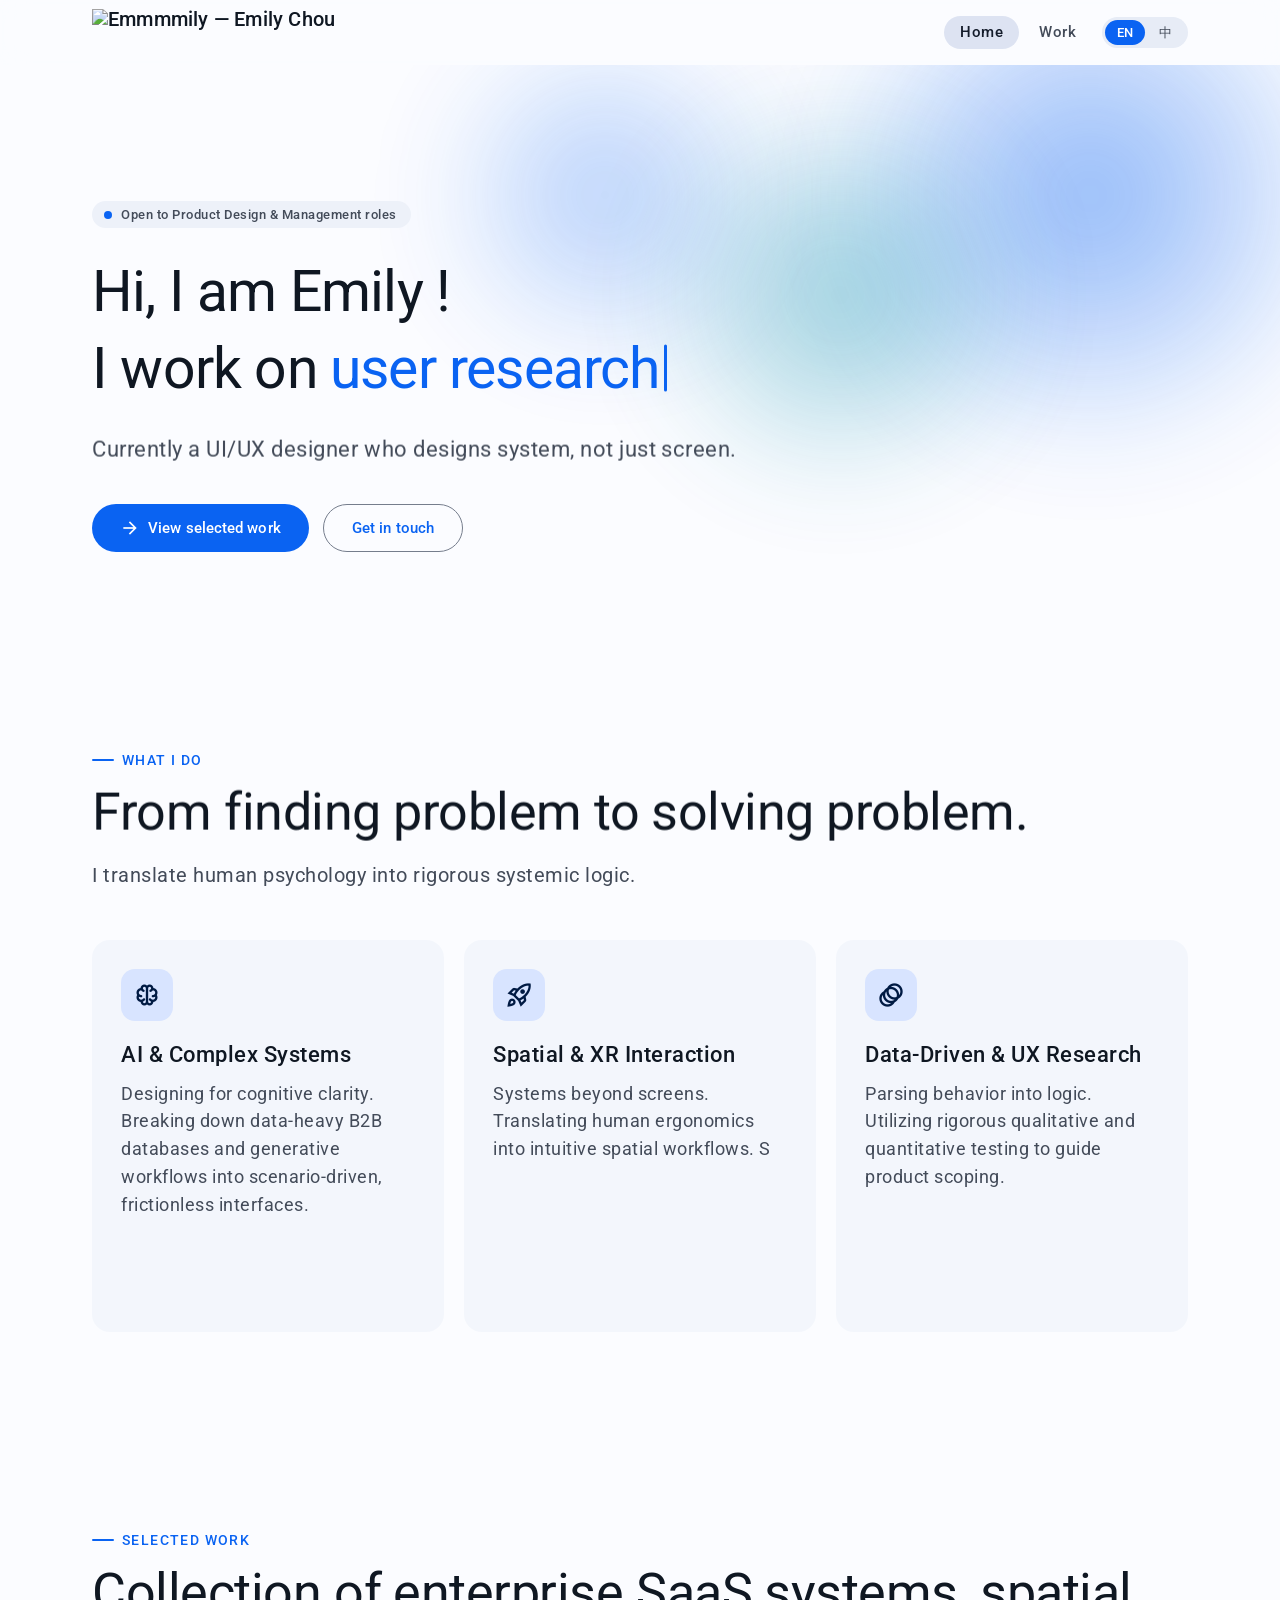
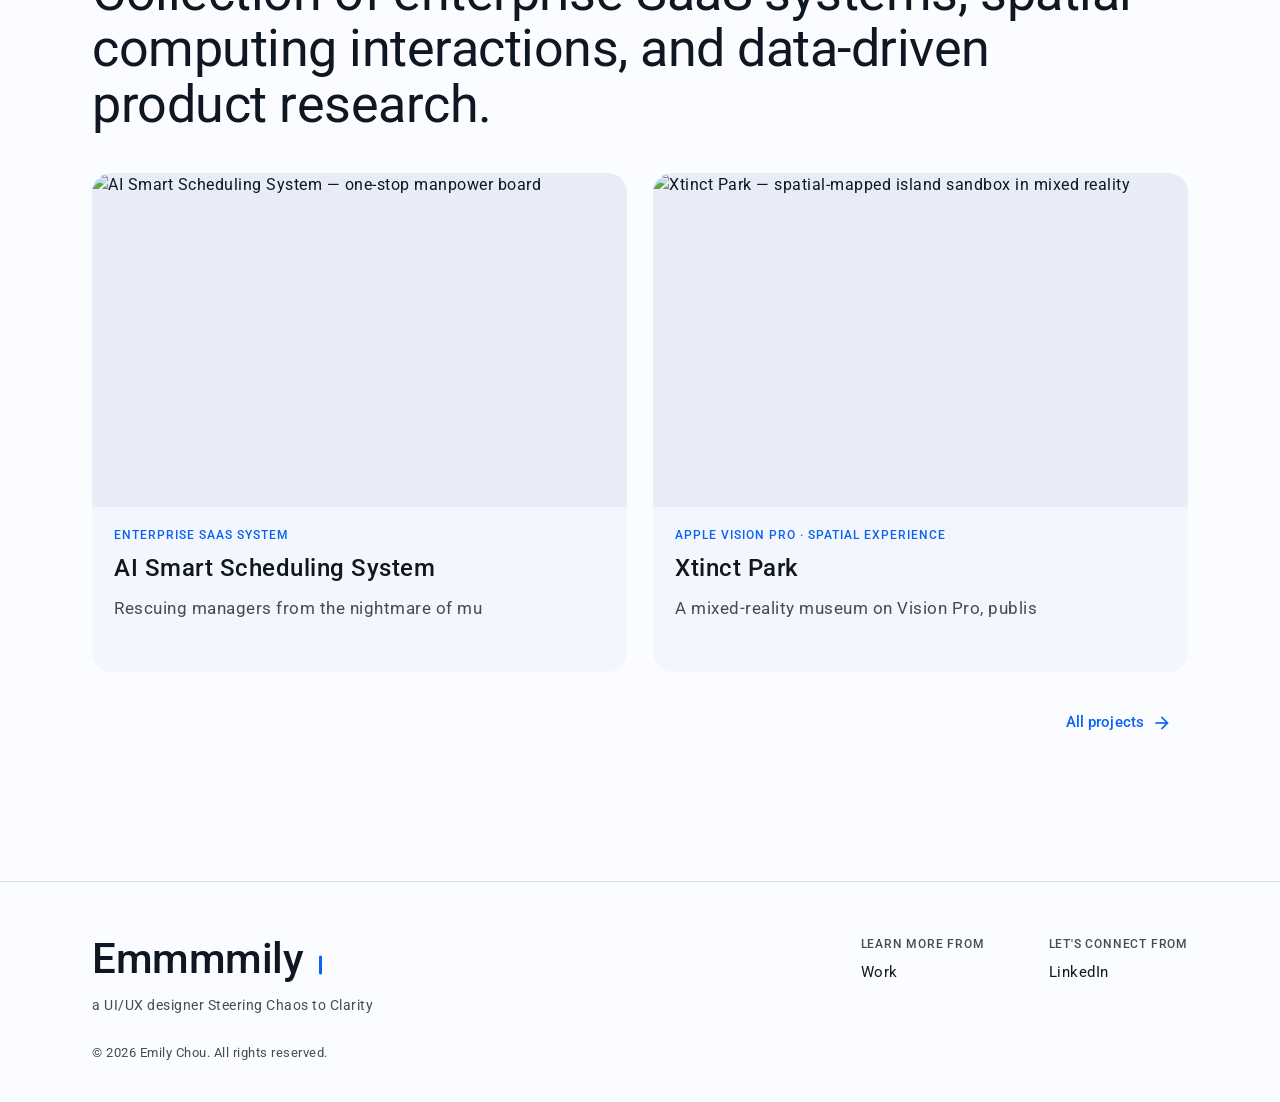
==== index.html @ 651150d6 "Add files via upload" ====
<!DOCTYPE html>
<html lang="en">
<head>
<meta charset="utf-8" />
<meta name="viewport" content="width=device-width, initial-scale=1" />
<title>FYC | Portfolio</title>
<link rel="stylesheet" href="colors_and_type.css" />
<link rel="stylesheet" href="palette-2026.css" />
<link rel="stylesheet" href="portfolio.css" />
<link rel="stylesheet" href="transitions.css" />
</head>
<body data-hero="split">

<div class="page-veil" id="page-veil" aria-hidden="true">
  <div class="veil__inner">
    <div class="veil__eq" aria-hidden="true"><span></span><span></span><span></span><span></span><span></span></div>
    <p class="veil__factnum" id="veil-factnum"></p>
    <p class="veil__fact" id="veil-fact"></p>
  </div>
</div>
<div class="scroll-progress"></div>

<!-- ===================== NAV ===================== -->
<header class="nav">
  <div class="nav__inner">
    <a class="brand" href="index.html">
      <img class="brand__logo" src="assets/emily-mark.png" alt="Emmmmily — Emily Chou" />
    </a>
    <button class="nav__menu-btn" aria-label="Menu"><span class="material-symbols-outlined">menu</span></button>
    <nav class="nav__links">
      <a class="nav__link is-active" href="index.html"><span data-lang-en>Home</span><span data-lang-zh>首頁</span></a>
      <a class="nav__link" href="work.html"><span data-lang-en>Work</span><span data-lang-zh>作品</span></a>
      
      <span class="lang" role="group" aria-label="Language">
        <button data-lang="en">EN</button>
        <button data-lang="zh">中</button>
      </span>
    </nav>
  </div>
</header>

<main>
  <!-- ===================== HERO ===================== -->
  <section class="hero">
    <div class="hero__glow" id="hero-glow" aria-hidden="true">
      <span class="blob blob--1"><span class="blob__core"></span></span>
      <span class="blob blob--2"><span class="blob__core"></span></span>
      <span class="blob blob--3"><span class="blob__core"></span></span>
    </div>
    <div class="wrap section">
      <div class="hero__inner">
        <div class="hero__row">
        <div class="hero__copy">
          <span class="hero__avail reveal"><span class="dot" style="background-color: rgb(11, 100, 243)"></span><span data-lang-en>Open to Product Design &amp; Management roles</span><span data-lang-zh>開放產品設計與管理職缺</span></span>
          <h1 class="hero__display hero__display--intro reveal" data-delay="1">
            <span data-lang-en style="line-height: 1.35; font-size: 57px">Hi, I am Emily !<br /><span class="nowrap">I work on <span class="rotate" data-rotate='["user research","rapid prototyping","vibe coding","interactive design","spatial experiences design","system design","AR / VR development","information architecture","user testing"]'>user research</span></span></span>
            <span data-lang-zh>嗨！我是周芳伃。<br /><span class="nowrap">我專注於 <span class="rotate" data-rotate='["用戶研究","快速迭代原型","AI協作編程","互動設計","空間體驗設計","系統設計","AR / VR 開發","系統架構","用戶測試"]'>用戶研究</span></span></span>
          </h1>
          <p class="hero__sub" data-text-reveal data-delay="2">
            <span data-lang-en>Currently a UI/UX designer who designs system, not just screen.</span>
            <span data-lang-zh>目前是一名 UI/UX 設計師，不只設計介面，更在於建造系統（老闆稱我為建築師 ᕦ(ò_óˇ)ᕤ 🚧）</span>
          </p>
          <div class="hero__cta reveal" data-delay="3">
            <a class="btn btn--filled" href="work.html"><span class="material-symbols-outlined">arrow_forward</span><span data-lang-en>View selected work</span><span data-lang-zh>查看作品</span></a>
            <a class="btn btn--outlined" href="https://www.linkedin.com/in/emmmmily" target="_blank" rel="noopener"><span data-lang-en>Get in touch</span><span data-lang-zh>與我聯繫</span></a>
          </div>
        </div>
        </div>
      </div>
    </div>
  </section>

  <!-- ===================== STATS ===================== -->
  <!-- ===================== CAPABILITIES ===================== -->
  <section class="wrap section" id="about">
    <p class="eyebrow reveal"><span data-lang-en>What I do</span><span data-lang-zh>我專注於</span></p>
    <h2 class="section-title" data-text-reveal data-delay="1">
      <span data-lang-en>From finding problem to solving problem.</span>
      <span data-lang-zh>從發現問題到解決問題。</span>
    </h2>
    <p class="section-lead reveal" data-delay="1" style="margin-bottom:48px">
      <span data-lang-en>I translate human psychology into rigorous systemic logic.</span>
      <span data-lang-zh>我把人性心理，轉化為嚴謹的系統邏輯。</span>
    </p>
    <div class="feature-grid">
      <article class="feature reveal">
        <div class="feature__ico"><span class="material-symbols-outlined">neurology</span></div>
        <h3><span data-lang-en>AI &amp; Complex Systems</span><span data-lang-zh>AI 與複雜系統</span></h3>
        <p><span data-lang-en>Designing for cognitive clarity. Breaking down data-heavy B2B databases and generative workflows into scenario-driven, frictionless interfaces.</span><span data-lang-zh>為認知清晰而設計。將數據密集的 B2B 資料庫與生成式工作流，轉化為場景驅動、零阻力的介面。</span></p>
      </article>
      <article class="feature reveal" data-delay="1">
        <div class="feature__ico"><span class="material-symbols-outlined">rocket_launch</span></div>
        <h3><span data-lang-en>Spatial &amp; XR Interaction</span><span data-lang-zh>空間與 XR 互動</span></h3>
        <p><span data-lang-en>Systems beyond screens. Translating human ergonomics into intuitive spatial workflows. Specialist in architecting multi-dimensional and interactive experiences for Apple Vision Pro and Meta Quest.</span><span data-lang-zh>超越螢幕的系統設計。將人因工程轉化為直覺的空間工作流。為 Apple Vision Pro 與 Meta Quest 架構多維度人機互動體驗。</span></p>
      </article>
      <article class="feature reveal" data-delay="2">
        <div class="feature__ico"><span class="material-symbols-outlined">animation</span></div>
        <h3><span data-lang-en>Data-Driven &amp; UX Research</span><span data-lang-zh>數據驅動的體驗設計</span></h3>
        <p><span data-lang-en>Parsing behavior into logic. Utilizing rigorous qualitative and quantitative testing to guide product scoping.</span><span data-lang-zh>將行為解析為邏輯。利用嚴密的質性與量化測試，引導產品範疇收斂。</span></p>
      </article>
    </div>
  </section>

  <!-- ===================== SELECTED WORK PREVIEW ===================== -->
  <section class="wrap section" id="work-preview">
    <div style="margin-bottom:40px">
      <p class="eyebrow reveal"><span data-lang-en>Selected work</span><span data-lang-zh>精選作品</span></p>
      <h2 class="section-title" data-text-reveal data-delay="1" style="margin:0">
        <span data-lang-en><span class="text-long">Collection of enterprise SaaS systems, spatial computing interactions, and data-driven product research.</span><span class="text-short">Enterprise system, spatial experiences, and research design.</span></span>
        <span data-lang-zh>涵蓋企業 SaaS 系統、空間運算互動與數據驅動的產品研究</span>
      </h2>
    </div>
    <div class="work-grid">
      <a class="work-card reveal reveal--left" href="case-scheduling.html">
        <div class="work-card__media">
          <img class="work-card__cover" src="assets/sched-populated.jpg" alt="AI Smart Scheduling System — one-stop manpower board" loading="lazy" />
          <div class="work-card__overlay"><span class="work-card__open"><span data-lang-en>Open case study</span><span data-lang-zh>查看作品</span><span class="material-symbols-outlined">north_east</span></span></div>
        </div>
        <div class="work-card__body">
          <span class="work-card__cat">enterprise SaaS system</span>
          <h3 class="work-card__title"><span data-lang-en>AI Smart Scheduling System</span><span data-lang-zh>AI 智慧排程系統</span></h3>
          <p class="work-card__desc"><span data-lang-en>Rescuing managers from the nightmare of multi-tab Excel hell.</span><span data-lang-zh>將主管從多分頁的 Excel 地獄噩夢中解救出來。</span></p>
        </div>
      </a>
      <a class="work-card reveal reveal--right" data-delay="1" href="case-xtinct.html">
        <div class="work-card__media">
          <img class="work-card__cover" src="assets/xp-card.png" alt="Xtinct Park — spatial-mapped island sandbox in mixed reality" loading="lazy" />
          <div class="work-card__overlay"><span class="work-card__open"><span data-lang-en>Open case study</span><span data-lang-zh>查看作品</span><span class="material-symbols-outlined">north_east</span></span></div>
        </div>
        <div class="work-card__body">
          <span class="work-card__cat"><span data-lang-en>Apple Vision Pro · Spatial Experience</span><span data-lang-zh>Apple Vision Pro · 空間體驗</span></span>
          <h3 class="work-card__title">Xtinct Park</h3>
          <p class="work-card__desc"><span data-lang-en>A mixed-reality museum on Vision Pro, published at IEEE GEM 2025.</span><span data-lang-zh>Vision Pro 上的混合實境博物館，研究論文發表於 IEEE GEM 2025。</span></p>
        </div>
      </a>
    </div>
    <div class="work-preview__footer">
      <a class="btn btn--text reveal" data-delay="1" href="work.html"><span data-lang-en>All projects</span><span data-lang-zh>全部專案</span><span class="material-symbols-outlined">arrow_forward</span></a>
    </div>
  </section>

  <!-- ===================== CTA BAND ===================== -->
</main>

<!-- ===================== FOOTER ===================== -->
<footer class="footer">
  <div class="wrap footer__inner">
    <div class="footer__brand">
      <a class="brand footer__wordmark" href="index.html" aria-label="Emmmmily — Emily Chou"><span class="type" data-type-text="Emmmmily" data-type-list='["Emmmmily","Fang Yu Chou","周芳伃","Emily Chou"]'>Emmmmily</span><span class="type-caret" aria-hidden="true"></span></a>
      <p><span data-lang-en>a UI/UX designer Steering Chaos to Clarity</span><span data-lang-zh>把模糊變具體的 UI/UX 設計師</span></p>
    </div>
    <div class="footer__cols">
      <div class="footer__col">
        <h5><span data-lang-en>Learn More From</span><span data-lang-zh>我想了解更多</span></h5>
        <a href="work.html"><span data-lang-en>Work</span><span data-lang-zh>作品</span></a>
        
      </div>
      <div class="footer__col">
        <h5><span data-lang-en>Let's Connect From</span><span data-lang-zh>我想聯繫</span></h5>
        <a href="https://www.linkedin.com/in/emmmmily" target="_blank" rel="noopener">LinkedIn</a>
        
      </div>
    </div>
  </div>
  <div class="wrap footer__bottom">
    <span>© <span data-year></span> Emily Chou. <span data-lang-en>All rights reserved.</span><span data-lang-zh>版權所有。</span></span>
  </div>
</footer>

<!-- ===================== TWEAKS ===================== -->
<div id="tweak-root"></div>

<script src="https://unpkg.com/react@18.3.1/umd/react.development.js" integrity="sha384-hD6/rw4ppMLGNu3tX5cjIb+uRZ7UkRJ6BPkLpg4hAu/6onKUg4lLsHAs9EBPT82L" crossorigin="anonymous"></script>
<script src="https://unpkg.com/react-dom@18.3.1/umd/react-dom.development.js" integrity="sha384-u6aeetuaXnQ38mYT8rp6sbXaQe3NL9t+IBXmnYxwkUI2Hw4bsp2Wvmx4yRQF1uAm" crossorigin="anonymous"></script>
<script src="https://unpkg.com/@babel/standalone@7.29.0/babel.min.js" integrity="sha384-m08KidiNqLdpJqLq95G/LEi8Qvjl/xUYll3QILypMoQ65QorJ9Lvtp2RXYGBFj1y" crossorigin="anonymous"></script>
<script src="image-slot.js"></script>
<script src="accent.js"></script>
<script type="text/babel" src="tweaks-panel.jsx"></script>
<script type="text/babel">
  const HOME_DEFAULTS = /*EDITMODE-BEGIN*/{
    "hero": "split",
    "accent": "#0A63F2"
  }/*EDITMODE-END*/;
  function HomeTweaks() {
    const [t, setTweak] = useTweaks(HOME_DEFAULTS);
    React.useEffect(() => { document.body.dataset.hero = t.hero; }, [t.hero]);
    React.useEffect(() => { window.applyAccent(t.accent); }, [t.accent]);
    return (
      <TweaksPanel title="Tweaks">
        <TweakSection label="Hero layout" />
        <TweakRadio label="Style" value={t.hero}
          options={['split', 'centered', 'editorial']}
          onChange={(v) => setTweak('hero', v)} />
        <TweakSection label="Theme" />
        <TweakColor label="Accent" value={t.accent}
          options={['#0A63F2', '#008BAA', '#6A3DE8']}
          onChange={(v) => setTweak('accent', v)} />
      </TweaksPanel>
    );
  }
  ReactDOM.createRoot(document.getElementById('tweak-root')).render(<HomeTweaks />);
</script>
<script src="transitions.js"></script>
<script src="portfolio.js"></script>
</body>
</html>
---- colors_and_type.css ----
/* ============================================================================
   Material 3 Design System — Color & Type Foundations
   Source: material-components/material-web (tokens v0.192, baseline scheme)
   https://github.com/material-components/material-web

   This file exposes the Material 3 token system as CSS custom properties:
     1. Reference palette (md-ref-palette-*)  — raw tonal hex values
     2. System colors (md-sys-color-*)         — semantic roles, light + dark
     3. Type scale (md-sys-typescale-*)         — discrete font props
     4. Shape, elevation, state, motion         — supporting systems
     5. Convenience aliases (--fg1, --h1, …)    — for quick authoring
   ============================================================================ */

/* ---- Fonts: Roboto (brand + plain) and Material Symbols (icons) ----------- */
@import url('https://fonts.googleapis.com/css2?family=Roboto:ital,wght@0,400;0,500;0,700;1,400&family=Roboto+Mono:wght@400;500&display=swap');
@import url('https://fonts.googleapis.com/css2?family=Material+Symbols+Outlined:opsz,wght,FILL,GRAD@20..48,100..700,0..1,-50..200&display=swap');

/* ===========================================================================
   1. REFERENCE PALETTE — the raw tonal scales (baseline / purple seed)
   =========================================================================== */
:root {
  /* Primary (key color) — blue seed */
  --md-ref-palette-primary0:   #000000;
  --md-ref-palette-primary10:  #001b3e;
  --md-ref-palette-primary20:  #002f65;
  --md-ref-palette-primary30:  #294777;
  --md-ref-palette-primary40:  #415f91; /* baseline primary (blue) */
  --md-ref-palette-primary50:  #5a78ab;
  --md-ref-palette-primary60:  #7492c7;
  --md-ref-palette-primary70:  #8face3;
  --md-ref-palette-primary80:  #aac7ff;
  --md-ref-palette-primary90:  #d6e3ff;
  --md-ref-palette-primary95:  #edf0ff;
  --md-ref-palette-primary99:  #fefbff;
  --md-ref-palette-primary100: #ffffff;

  /* Secondary — blue-grey */
  --md-ref-palette-secondary0:   #000000;
  --md-ref-palette-secondary10:  #131c2b;
  --md-ref-palette-secondary20:  #283141;
  --md-ref-palette-secondary30:  #3e4759;
  --md-ref-palette-secondary40:  #565f71;
  --md-ref-palette-secondary50:  #6e7787;
  --md-ref-palette-secondary60:  #8891a2;
  --md-ref-palette-secondary70:  #a3abbc;
  --md-ref-palette-secondary80:  #bec6dc;
  --md-ref-palette-secondary90:  #dae2f9;
  --md-ref-palette-secondary95:  #edf0ff;
  --md-ref-palette-secondary99:  #fefbff;
  --md-ref-palette-secondary100: #ffffff;

  /* Tertiary — cool teal (harmonizes with blue) */
  --md-ref-palette-tertiary0:   #000000;
  --md-ref-palette-tertiary10:  #001f25;
  --md-ref-palette-tertiary20:  #00363e;
  --md-ref-palette-tertiary30:  #004f58;
  --md-ref-palette-tertiary40:  #006875;
  --md-ref-palette-tertiary50:  #008395;
  --md-ref-palette-tertiary60:  #00a0b4;
  --md-ref-palette-tertiary70:  #36bbd0;
  --md-ref-palette-tertiary80:  #4fd8eb;
  --md-ref-palette-tertiary90:  #97f0ff;
  --md-ref-palette-tertiary95:  #d0f8ff;
  --md-ref-palette-tertiary99:  #f5fdff;
  --md-ref-palette-tertiary100: #ffffff;

  /* Error */
  --md-ref-palette-error0:   #000000;
  --md-ref-palette-error10:  #410e0b;
  --md-ref-palette-error20:  #601410;
  --md-ref-palette-error30:  #8c1d18;
  --md-ref-palette-error40:  #b3261e;
  --md-ref-palette-error50:  #dc362e;
  --md-ref-palette-error60:  #e46962;
  --md-ref-palette-error70:  #ec928e;
  --md-ref-palette-error80:  #f2b8b5;
  --md-ref-palette-error90:  #f9dedc;
  --md-ref-palette-error95:  #fceeee;
  --md-ref-palette-error99:  #fffbf9;
  --md-ref-palette-error100: #ffffff;

  /* Neutral — blue-tinted greys */
  --md-ref-palette-neutral0:   #000000;
  --md-ref-palette-neutral4:   #0c0e13;
  --md-ref-palette-neutral6:   #111318;
  --md-ref-palette-neutral10:  #1a1b20;
  --md-ref-palette-neutral12:  #1e2025;
  --md-ref-palette-neutral17:  #282a2f;
  --md-ref-palette-neutral20:  #2e3035;
  --md-ref-palette-neutral22:  #333439;
  --md-ref-palette-neutral24:  #37393e;
  --md-ref-palette-neutral30:  #43464c;
  --md-ref-palette-neutral40:  #5b5e63;
  --md-ref-palette-neutral50:  #74767c;
  --md-ref-palette-neutral60:  #8e9095;
  --md-ref-palette-neutral70:  #a8aab0;
  --md-ref-palette-neutral80:  #c4c6cc;
  --md-ref-palette-neutral87:  #d9dae1;
  --md-ref-palette-neutral90:  #e0e2e9;
  --md-ref-palette-neutral92:  #e6e8ee;
  --md-ref-palette-neutral94:  #eceef4;
  --md-ref-palette-neutral95:  #f2f3fa;
  --md-ref-palette-neutral96:  #f8f9ff;
  --md-ref-palette-neutral98:  #fbf8ff;
  --md-ref-palette-neutral99:  #fefbff;
  --md-ref-palette-neutral100: #ffffff;

  /* Neutral variant — blue-tinted */
  --md-ref-palette-neutral-variant0:   #000000;
  --md-ref-palette-neutral-variant10:  #181c22;
  --md-ref-palette-neutral-variant20:  #2d3138;
  --md-ref-palette-neutral-variant30:  #44474e;
  --md-ref-palette-neutral-variant40:  #5c5f67;
  --md-ref-palette-neutral-variant50:  #74777f;
  --md-ref-palette-neutral-variant60:  #8e9099;
  --md-ref-palette-neutral-variant70:  #a9abb4;
  --md-ref-palette-neutral-variant80:  #c4c6d0;
  --md-ref-palette-neutral-variant90:  #e0e2ec;
  --md-ref-palette-neutral-variant95:  #eef0fa;
  --md-ref-palette-neutral-variant99:  #fefbff;
  --md-ref-palette-neutral-variant100: #ffffff;
}

/* ===========================================================================
   2. SYSTEM COLORS — semantic roles (LIGHT scheme is the default)
   =========================================================================== */
:root,
.md-light {
  --md-sys-color-primary:                  var(--md-ref-palette-primary40);
  --md-sys-color-on-primary:               var(--md-ref-palette-primary100);
  --md-sys-color-primary-container:        var(--md-ref-palette-primary90);
  --md-sys-color-on-primary-container:     var(--md-ref-palette-primary10);

  --md-sys-color-secondary:                var(--md-ref-palette-secondary40);
  --md-sys-color-on-secondary:             var(--md-ref-palette-secondary100);
  --md-sys-color-secondary-container:      var(--md-ref-palette-secondary90);
  --md-sys-color-on-secondary-container:   var(--md-ref-palette-secondary10);

  --md-sys-color-tertiary:                 var(--md-ref-palette-tertiary40);
  --md-sys-color-on-tertiary:              var(--md-ref-palette-tertiary100);
  --md-sys-color-tertiary-container:       var(--md-ref-palette-tertiary90);
  --md-sys-color-on-tertiary-container:    var(--md-ref-palette-tertiary10);

  --md-sys-color-error:                    var(--md-ref-palette-error40);
  --md-sys-color-on-error:                 var(--md-ref-palette-error100);
  --md-sys-color-error-container:          var(--md-ref-palette-error90);
  --md-sys-color-on-error-container:       var(--md-ref-palette-error10);

  --md-sys-color-background:               var(--md-ref-palette-neutral98);
  --md-sys-color-on-background:            var(--md-ref-palette-neutral10);
  --md-sys-color-surface:                  var(--md-ref-palette-neutral98);
  --md-sys-color-on-surface:               var(--md-ref-palette-neutral10);
  --md-sys-color-surface-variant:          var(--md-ref-palette-neutral-variant90);
  --md-sys-color-on-surface-variant:       var(--md-ref-palette-neutral-variant30);

  --md-sys-color-surface-dim:              var(--md-ref-palette-neutral87);
  --md-sys-color-surface-bright:           var(--md-ref-palette-neutral98);
  --md-sys-color-surface-container-lowest:  var(--md-ref-palette-neutral100);
  --md-sys-color-surface-container-low:     var(--md-ref-palette-neutral96);
  --md-sys-color-surface-container:         var(--md-ref-palette-neutral94);
  --md-sys-color-surface-container-high:    var(--md-ref-palette-neutral92);
  --md-sys-color-surface-container-highest: var(--md-ref-palette-neutral90);

  --md-sys-color-outline:                  var(--md-ref-palette-neutral-variant50);
  --md-sys-color-outline-variant:          var(--md-ref-palette-neutral-variant80);

  --md-sys-color-inverse-surface:          var(--md-ref-palette-neutral20);
  --md-sys-color-inverse-on-surface:       var(--md-ref-palette-neutral95);
  --md-sys-color-inverse-primary:          var(--md-ref-palette-primary80);

  --md-sys-color-shadow:                   var(--md-ref-palette-neutral0);
  --md-sys-color-scrim:                    var(--md-ref-palette-neutral0);
  --md-sys-color-surface-tint:             var(--md-sys-color-primary);
}

/* DARK scheme — apply .md-dark on a container (or <html>) to opt in */
.md-dark {
  --md-sys-color-primary:                  var(--md-ref-palette-primary80);
  --md-sys-color-on-primary:               var(--md-ref-palette-primary20);
  --md-sys-color-primary-container:        var(--md-ref-palette-primary30);
  --md-sys-color-on-primary-container:     var(--md-ref-palette-primary90);

  --md-sys-color-secondary:                var(--md-ref-palette-secondary80);
  --md-sys-color-on-secondary:             var(--md-ref-palette-secondary20);
  --md-sys-color-secondary-container:      var(--md-ref-palette-secondary30);
  --md-sys-color-on-secondary-container:   var(--md-ref-palette-secondary90);

  --md-sys-color-tertiary:                 var(--md-ref-palette-tertiary80);
  --md-sys-color-on-tertiary:              var(--md-ref-palette-tertiary20);
  --md-sys-color-tertiary-container:       var(--md-ref-palette-tertiary30);
  --md-sys-color-on-tertiary-container:    var(--md-ref-palette-tertiary90);

  --md-sys-color-error:                    var(--md-ref-palette-error80);
  --md-sys-color-on-error:                 var(--md-ref-palette-error20);
  --md-sys-color-error-container:          var(--md-ref-palette-error30);
  --md-sys-color-on-error-container:       var(--md-ref-palette-error90);

  --md-sys-color-background:               var(--md-ref-palette-neutral6);
  --md-sys-color-on-background:            var(--md-ref-palette-neutral90);
  --md-sys-color-surface:                  var(--md-ref-palette-neutral6);
  --md-sys-color-on-surface:               var(--md-ref-palette-neutral90);
  --md-sys-color-surface-variant:          var(--md-ref-palette-neutral-variant30);
  --md-sys-color-on-surface-variant:       var(--md-ref-palette-neutral-variant80);

  --md-sys-color-surface-dim:              var(--md-ref-palette-neutral6);
  --md-sys-color-surface-bright:           var(--md-ref-palette-neutral24);
  --md-sys-color-surface-container-lowest:  var(--md-ref-palette-neutral4);
  --md-sys-color-surface-container-low:     var(--md-ref-palette-neutral10);
  --md-sys-color-surface-container:         var(--md-ref-palette-neutral12);
  --md-sys-color-surface-container-high:    var(--md-ref-palette-neutral17);
  --md-sys-color-surface-container-highest: var(--md-ref-palette-neutral22);

  --md-sys-color-outline:                  var(--md-ref-palette-neutral-variant60);
  --md-sys-color-outline-variant:          var(--md-ref-palette-neutral-variant30);

  --md-sys-color-inverse-surface:          var(--md-ref-palette-neutral90);
  --md-sys-color-inverse-on-surface:       var(--md-ref-palette-neutral20);
  --md-sys-color-inverse-primary:          var(--md-ref-palette-primary40);

  --md-sys-color-shadow:                   var(--md-ref-palette-neutral0);
  --md-sys-color-scrim:                    var(--md-ref-palette-neutral0);
  --md-sys-color-surface-tint:             var(--md-sys-color-primary);
}

/* ===========================================================================
   3. TYPE SCALE — discrete properties (font / size / line-height / weight /
      tracking). Brand role = Roboto (display/headline/title); Plain = Roboto.
   =========================================================================== */
:root {
  --md-ref-typeface-brand: 'Roboto', system-ui, sans-serif;
  --md-ref-typeface-plain: 'Roboto', system-ui, sans-serif;
  --md-ref-typeface-weight-regular: 400;
  --md-ref-typeface-weight-medium:  500;
  --md-ref-typeface-weight-bold:    700;

  /* Display */
  --md-sys-typescale-display-large-font: var(--md-ref-typeface-brand);
  --md-sys-typescale-display-large-size: 57px;
  --md-sys-typescale-display-large-line-height: 64px;
  --md-sys-typescale-display-large-weight: 400;
  --md-sys-typescale-display-large-tracking: -0.25px;

  --md-sys-typescale-display-medium-font: var(--md-ref-typeface-brand);
  --md-sys-typescale-display-medium-size: 45px;
  --md-sys-typescale-display-medium-line-height: 52px;
  --md-sys-typescale-display-medium-weight: 400;
  --md-sys-typescale-display-medium-tracking: 0px;

  --md-sys-typescale-display-small-font: var(--md-ref-typeface-brand);
  --md-sys-typescale-display-small-size: 36px;
  --md-sys-typescale-display-small-line-height: 44px;
  --md-sys-typescale-display-small-weight: 400;
  --md-sys-typescale-display-small-tracking: 0px;

  /* Headline */
  --md-sys-typescale-headline-large-font: var(--md-ref-typeface-brand);
  --md-sys-typescale-headline-large-size: 32px;
  --md-sys-typescale-headline-large-line-height: 40px;
  --md-sys-typescale-headline-large-weight: 400;
  --md-sys-typescale-headline-large-tracking: 0px;

  --md-sys-typescale-headline-medium-font: var(--md-ref-typeface-brand);
  --md-sys-typescale-headline-medium-size: 28px;
  --md-sys-typescale-headline-medium-line-height: 36px;
  --md-sys-typescale-headline-medium-weight: 400;
  --md-sys-typescale-headline-medium-tracking: 0px;

  --md-sys-typescale-headline-small-font: var(--md-ref-typeface-brand);
  --md-sys-typescale-headline-small-size: 24px;
  --md-sys-typescale-headline-small-line-height: 32px;
  --md-sys-typescale-headline-small-weight: 400;
  --md-sys-typescale-headline-small-tracking: 0px;

  /* Title */
  --md-sys-typescale-title-large-font: var(--md-ref-typeface-brand);
  --md-sys-typescale-title-large-size: 22px;
  --md-sys-typescale-title-large-line-height: 28px;
  --md-sys-typescale-title-large-weight: 400;
  --md-sys-typescale-title-large-tracking: 0px;

  --md-sys-typescale-title-medium-font: var(--md-ref-typeface-plain);
  --md-sys-typescale-title-medium-size: 16px;
  --md-sys-typescale-title-medium-line-height: 24px;
  --md-sys-typescale-title-medium-weight: 500;
  --md-sys-typescale-title-medium-tracking: 0.15px;

  --md-sys-typescale-title-small-font: var(--md-ref-typeface-plain);
  --md-sys-typescale-title-small-size: 14px;
  --md-sys-typescale-title-small-line-height: 20px;
  --md-sys-typescale-title-small-weight: 500;
  --md-sys-typescale-title-small-tracking: 0.1px;

  /* Body */
  --md-sys-typescale-body-large-font: var(--md-ref-typeface-plain);
  --md-sys-typescale-body-large-size: 16px;
  --md-sys-typescale-body-large-line-height: 24px;
  --md-sys-typescale-body-large-weight: 400;
  --md-sys-typescale-body-large-tracking: 0.5px;

  --md-sys-typescale-body-medium-font: var(--md-ref-typeface-plain);
  --md-sys-typescale-body-medium-size: 14px;
  --md-sys-typescale-body-medium-line-height: 20px;
  --md-sys-typescale-body-medium-weight: 400;
  --md-sys-typescale-body-medium-tracking: 0.25px;

  --md-sys-typescale-body-small-font: var(--md-ref-typeface-plain);
  --md-sys-typescale-body-small-size: 12px;
  --md-sys-typescale-body-small-line-height: 16px;
  --md-sys-typescale-body-small-weight: 400;
  --md-sys-typescale-body-small-tracking: 0.4px;

  /* Label */
  --md-sys-typescale-label-large-font: var(--md-ref-typeface-plain);
  --md-sys-typescale-label-large-size: 14px;
  --md-sys-typescale-label-large-line-height: 20px;
  --md-sys-typescale-label-large-weight: 500;
  --md-sys-typescale-label-large-tracking: 0.1px;

  --md-sys-typescale-label-medium-font: var(--md-ref-typeface-plain);
  --md-sys-typescale-label-medium-size: 12px;
  --md-sys-typescale-label-medium-line-height: 16px;
  --md-sys-typescale-label-medium-weight: 500;
  --md-sys-typescale-label-medium-tracking: 0.5px;

  --md-sys-typescale-label-small-font: var(--md-ref-typeface-plain);
  --md-sys-typescale-label-small-size: 11px;
  --md-sys-typescale-label-small-line-height: 16px;
  --md-sys-typescale-label-small-weight: 500;
  --md-sys-typescale-label-small-tracking: 0.5px;
}

/* ===========================================================================
   4. SHAPE · ELEVATION · STATE · MOTION
   =========================================================================== */
:root {
  /* Shape — corner radii */
  --md-sys-shape-corner-none: 0px;
  --md-sys-shape-corner-extra-small: 4px;
  --md-sys-shape-corner-small: 8px;
  --md-sys-shape-corner-medium: 12px;
  --md-sys-shape-corner-large: 16px;
  --md-sys-shape-corner-extra-large: 28px;
  --md-sys-shape-corner-full: 9999px;

  /* Elevation — dp levels mapped to M3 two-layer box-shadows */
  --md-sys-elevation-level0: none;
  --md-sys-elevation-level1: 0px 1px 2px 0px rgba(0,0,0,0.30), 0px 1px 3px 1px rgba(0,0,0,0.15);
  --md-sys-elevation-level2: 0px 1px 2px 0px rgba(0,0,0,0.30), 0px 2px 6px 2px rgba(0,0,0,0.15);
  --md-sys-elevation-level3: 0px 1px 3px 0px rgba(0,0,0,0.30), 0px 4px 8px 3px rgba(0,0,0,0.15);
  --md-sys-elevation-level4: 0px 2px 3px 0px rgba(0,0,0,0.30), 0px 6px 10px 4px rgba(0,0,0,0.15);
  --md-sys-elevation-level5: 0px 4px 4px 0px rgba(0,0,0,0.30), 0px 8px 12px 6px rgba(0,0,0,0.15);

  /* State layer opacities */
  --md-sys-state-hover-opacity: 0.08;
  --md-sys-state-focus-opacity: 0.12;
  --md-sys-state-pressed-opacity: 0.12;
  --md-sys-state-dragged-opacity: 0.16;

  /* Motion — durations */
  --md-sys-motion-duration-short1: 50ms;
  --md-sys-motion-duration-short2: 100ms;
  --md-sys-motion-duration-short3: 150ms;
  --md-sys-motion-duration-short4: 200ms;
  --md-sys-motion-duration-medium1: 250ms;
  --md-sys-motion-duration-medium2: 300ms;
  --md-sys-motion-duration-medium3: 350ms;
  --md-sys-motion-duration-medium4: 400ms;
  --md-sys-motion-duration-long1: 450ms;
  --md-sys-motion-duration-long2: 500ms;
  --md-sys-motion-duration-long3: 550ms;
  --md-sys-motion-duration-long4: 600ms;

  /* Motion — easing */
  --md-sys-motion-easing-standard: cubic-bezier(0.2, 0, 0, 1);
  --md-sys-motion-easing-standard-accelerate: cubic-bezier(0.3, 0, 1, 1);
  --md-sys-motion-easing-standard-decelerate: cubic-bezier(0, 0, 0, 1);
  --md-sys-motion-easing-emphasized: cubic-bezier(0.2, 0, 0, 1);
  --md-sys-motion-easing-emphasized-accelerate: cubic-bezier(0.3, 0, 0.8, 0.15);
  --md-sys-motion-easing-emphasized-decelerate: cubic-bezier(0.05, 0.7, 0.1, 1);
  --md-sys-motion-easing-linear: cubic-bezier(0, 0, 1, 1);
}

/* ===========================================================================
   5. CONVENIENCE ALIASES — shorthand for fast authoring (map to sys tokens)
   =========================================================================== */
:root {
  /* foreground / text */
  --fg1: var(--md-sys-color-on-surface);          /* primary text */
  --fg2: var(--md-sys-color-on-surface-variant);  /* secondary text */
  --fg-disabled: color-mix(in srgb, var(--md-sys-color-on-surface) 38%, transparent);

  /* backgrounds / surfaces */
  --bg: var(--md-sys-color-background);
  --surface: var(--md-sys-color-surface);
  --surface-1: var(--md-sys-color-surface-container-low);
  --surface-2: var(--md-sys-color-surface-container);
  --surface-3: var(--md-sys-color-surface-container-high);

  /* accents */
  --accent: var(--md-sys-color-primary);
  --on-accent: var(--md-sys-color-on-primary);
  --accent-container: var(--md-sys-color-primary-container);

  /* lines */
  --border: var(--md-sys-color-outline-variant);
  --border-strong: var(--md-sys-color-outline);

  /* type families */
  --serif-display: var(--md-ref-typeface-brand);  /* M3 uses Roboto, not serif */
  --sans: var(--md-ref-typeface-plain);
  --mono: 'Roboto Mono', ui-monospace, monospace;
}

/* ===========================================================================
   SEMANTIC HELPER CLASSES — Material typescale utility classes
   (mirrors md-typescale-* from @material/web)
   =========================================================================== */
.md-typescale-display-large,
.md-typescale-display-medium,
.md-typescale-display-small,
.md-typescale-headline-large,
.md-typescale-headline-medium,
.md-typescale-headline-small,
.md-typescale-title-large,
.md-typescale-title-medium,
.md-typescale-title-small,
.md-typescale-body-large,
.md-typescale-body-medium,
.md-typescale-body-small,
.md-typescale-label-large,
.md-typescale-label-medium,
.md-typescale-label-small { margin: 0; }

.md-typescale-display-large {
  font: var(--md-sys-typescale-display-large-weight) var(--md-sys-typescale-display-large-size)/var(--md-sys-typescale-display-large-line-height) var(--md-sys-typescale-display-large-font);
  letter-spacing: var(--md-sys-typescale-display-large-tracking);
}
.md-typescale-display-medium {
  font: var(--md-sys-typescale-display-medium-weight) var(--md-sys-typescale-display-medium-size)/var(--md-sys-typescale-display-medium-line-height) var(--md-sys-typescale-display-medium-font);
  letter-spacing: var(--md-sys-typescale-display-medium-tracking);
}
.md-typescale-display-small {
  font: var(--md-sys-typescale-display-small-weight) var(--md-sys-typescale-display-small-size)/var(--md-sys-typescale-display-small-line-height) var(--md-sys-typescale-display-small-font);
  letter-spacing: var(--md-sys-typescale-display-small-tracking);
}
.md-typescale-headline-large {
  font: var(--md-sys-typescale-headline-large-weight) var(--md-sys-typescale-headline-large-size)/var(--md-sys-typescale-headline-large-line-height) var(--md-sys-typescale-headline-large-font);
  letter-spacing: var(--md-sys-typescale-headline-large-tracking);
}
.md-typescale-headline-medium {
  font: var(--md-sys-typescale-headline-medium-weight) var(--md-sys-typescale-headline-medium-size)/var(--md-sys-typescale-headline-medium-line-height) var(--md-sys-typescale-headline-medium-font);
  letter-spacing: var(--md-sys-typescale-headline-medium-tracking);
}
.md-typescale-headline-small {
  font: var(--md-sys-typescale-headline-small-weight) var(--md-sys-typescale-headline-small-size)/var(--md-sys-typescale-headline-small-line-height) var(--md-sys-typescale-headline-small-font);
  letter-spacing: var(--md-sys-typescale-headline-small-tracking);
}
.md-typescale-title-large {
  font: var(--md-sys-typescale-title-large-weight) var(--md-sys-typescale-title-large-size)/var(--md-sys-typescale-title-large-line-height) var(--md-sys-typescale-title-large-font);
  letter-spacing: var(--md-sys-typescale-title-large-tracking);
}
.md-typescale-title-medium {
  font: var(--md-sys-typescale-title-medium-weight) var(--md-sys-typescale-title-medium-size)/var(--md-sys-typescale-title-medium-line-height) var(--md-sys-typescale-title-medium-font);
  letter-spacing: var(--md-sys-typescale-title-medium-tracking);
}
.md-typescale-title-small {
  font: var(--md-sys-typescale-title-small-weight) var(--md-sys-typescale-title-small-size)/var(--md-sys-typescale-title-small-line-height) var(--md-sys-typescale-title-small-font);
  letter-spacing: var(--md-sys-typescale-title-small-tracking);
}
.md-typescale-body-large {
  font: var(--md-sys-typescale-body-large-weight) var(--md-sys-typescale-body-large-size)/var(--md-sys-typescale-body-large-line-height) var(--md-sys-typescale-body-large-font);
  letter-spacing: var(--md-sys-typescale-body-large-tracking);
}
.md-typescale-body-medium {
  font: var(--md-sys-typescale-body-medium-weight) var(--md-sys-typescale-body-medium-size)/var(--md-sys-typescale-body-medium-line-height) var(--md-sys-typescale-body-medium-font);
  letter-spacing: var(--md-sys-typescale-body-medium-tracking);
}
.md-typescale-body-small {
  font: var(--md-sys-typescale-body-small-weight) var(--md-sys-typescale-body-small-size)/var(--md-sys-typescale-body-small-line-height) var(--md-sys-typescale-body-small-font);
  letter-spacing: var(--md-sys-typescale-body-small-tracking);
}
.md-typescale-label-large {
  font: var(--md-sys-typescale-label-large-weight) var(--md-sys-typescale-label-large-size)/var(--md-sys-typescale-label-large-line-height) var(--md-sys-typescale-label-large-font);
  letter-spacing: var(--md-sys-typescale-label-large-tracking);
}
.md-typescale-label-medium {
  font: var(--md-sys-typescale-label-medium-weight) var(--md-sys-typescale-label-medium-size)/var(--md-sys-typescale-label-medium-line-height) var(--md-sys-typescale-label-medium-font);
  letter-spacing: var(--md-sys-typescale-label-medium-tracking);
}
.md-typescale-label-small {
  font: var(--md-sys-typescale-label-small-weight) var(--md-sys-typescale-label-small-size)/var(--md-sys-typescale-label-small-line-height) var(--md-sys-typescale-label-small-font);
  letter-spacing: var(--md-sys-typescale-label-small-tracking);
}

/* Material Symbols icon base */
.material-symbols-outlined {
  font-family: 'Material Symbols Outlined';
  font-weight: normal;
  font-style: normal;
  font-size: 24px;
  line-height: 1;
  letter-spacing: normal;
  text-transform: none;
  display: inline-block;
  white-space: nowrap;
  word-wrap: normal;
  direction: ltr;
  font-feature-settings: 'liga';
  -webkit-font-feature-settings: 'liga';
  -webkit-font-smoothing: antialiased;
  font-variation-settings: 'opsz' 24, 'wght' 400, 'FILL' 0, 'GRAD' 0;
}
---- palette-2026.css ----
/* ============================================================================
   PALETTE — "Aether" : a clean, light, future-tech theme.
   Crisp white + cool blue-grey surfaces (Google/Material feel), an electric
   tech-blue primary, and a cyan highlight accent. Reseeds the Material 3
   semantic roles; loaded AFTER colors_and_type.css so these win by source
   order. Every --fg/--surface/--accent alias derives from these roles.
   ============================================================================ */
:root,
.md-light {
  /* Primary — electric tech blue (buttons, links, eyebrows, the accent word) */
  --md-sys-color-primary:                  #0A63F2;
  --md-sys-color-on-primary:               #FFFFFF;
  --md-sys-color-primary-container:        #D8E4FF;
  --md-sys-color-on-primary-container:     #001A43;

  /* Secondary — cool slate blue (nav active pill, selected chips) */
  --md-sys-color-secondary:                #4A5468;
  --md-sys-color-on-secondary:             #FFFFFF;
  --md-sys-color-secondary-container:      #DDE3F2;
  --md-sys-color-on-secondary-container:   #141C2B;

  /* Tertiary — cyan highlight (availability dot, accent tags, glow) */
  --md-sys-color-tertiary:                 #008BAA;
  --md-sys-color-on-tertiary:              #FFFFFF;
  --md-sys-color-tertiary-container:       #AEECFB;
  --md-sys-color-on-tertiary-container:    #001F28;

  /* Error — Material baseline red */
  --md-sys-color-error:                    #BA1A1A;
  --md-sys-color-on-error:                 #FFFFFF;
  --md-sys-color-error-container:          #FFDAD6;
  --md-sys-color-on-error-container:       #410002;

  /* Surfaces — crisp white + cool blue-grey ramp (faint blue tint) */
  --md-sys-color-background:               #FBFCFF;
  --md-sys-color-on-background:            #0F1722;
  --md-sys-color-surface:                  #FBFCFF;
  --md-sys-color-on-surface:               #0F1722;
  --md-sys-color-surface-variant:          #DFE3EC;
  --md-sys-color-on-surface-variant:       #434B59;

  --md-sys-color-surface-dim:              #D9DCE5;
  --md-sys-color-surface-bright:           #FBFCFF;
  --md-sys-color-surface-container-lowest:  #FFFFFF;
  --md-sys-color-surface-container-low:     #F3F6FC;
  --md-sys-color-surface-container:         #EDF1F9;
  --md-sys-color-surface-container-high:    #E7ECF6;
  --md-sys-color-surface-container-highest: #E1E7F2;

  --md-sys-color-outline:                  #757D8C;
  --md-sys-color-outline-variant:          #D5DBE6;

  --md-sys-color-inverse-surface:          #2C313B;
  --md-sys-color-inverse-on-surface:       #F1F3F9;
  --md-sys-color-inverse-primary:          #ADC6FF;

  --md-sys-color-shadow:                   #000000;
  --md-sys-color-scrim:                    #0B1220;
  --md-sys-color-surface-tint:             #0A63F2;
}

/* Signature logo is dark ink on transparent — correct as-is on a light theme. */
.brand__logo { filter: none; }
---- portfolio.css ----
/* ============================================================================
   Emily Chou — Portfolio. Shared styles (built on Material 3 tokens).
   ============================================================================ */

*, *::before, *::after { box-sizing: border-box; }

html { scroll-behavior: smooth; }

/* ---- Word-by-word text reveal on scroll ----------------------------------- */
[data-text-reveal] .tr-word {
  display: inline-block;
  opacity: 0;
  transform: translateY(0.7em);
  transition: opacity .5s var(--md-sys-motion-easing-standard),
              transform .55s var(--md-sys-motion-easing-emphasized);
  transition-delay: calc(var(--tr-i, 0) * 45ms);
  will-change: opacity, transform;
}
[data-text-reveal].is-revealed .tr-word { opacity: 1; transform: none; }
@media (prefers-reduced-motion: reduce) {
  [data-text-reveal] .tr-word { opacity: 1; transform: none; transition: none; }
}

body {
  margin: 0;
  background: var(--md-sys-color-surface);
  color: var(--fg1);
  font: var(--md-sys-typescale-body-large-weight) var(--md-sys-typescale-body-large-size)/var(--md-sys-typescale-body-large-line-height) var(--sans);
  letter-spacing: var(--md-sys-typescale-body-large-tracking);
  -webkit-font-smoothing: antialiased;
  text-rendering: optimizeLegibility;
}

::selection { background: var(--md-sys-color-primary-container); color: var(--md-sys-color-on-primary-container); }

a { color: inherit; text-decoration: none; }

p { overflow-wrap: break-word; }

/* ---- Layout primitives ---------------------------------------------------- */
.wrap { width: 100%; max-width: 1160px; margin: 0 auto; padding-left: 32px; padding-right: 32px; }
.text-short { display: none; }
.work-preview__footer { display: flex; justify-content: flex-end; margin-top: 28px; }
.section { padding-top: 96px; padding-bottom: 96px; }
.section--tight { padding-top: 64px; padding-bottom: 64px; }

.eyebrow {
  display: inline-flex; align-items: center; gap: 8px;
  font: 500 14px/1 var(--sans); letter-spacing: 1.4px; text-transform: uppercase;
  color: var(--md-sys-color-primary);
  margin: 0 0 18px;
}
.eyebrow::before {
  content: ""; width: 22px; height: 2px; border-radius: 2px;
  background: var(--md-sys-color-primary);
}

.section-title {
  font: 400 clamp(32px, 4.2vw, 52px)/1.08 var(--sans);
  letter-spacing: -0.5px; margin: 0 0 18px; color: var(--fg1);
  text-wrap: pretty;
}
.section-lead {
  font: 400 clamp(16px, calc(14px + 0.9vw), 20px)/1.65 var(--sans); color: var(--fg2);
  max-width: 60ch; margin: 0; overflow-wrap: break-word;
}

/* ---- Scroll progress + nav ------------------------------------------------ */
.scroll-progress {
  position: fixed; top: 0; left: 0; height: 3px; width: 0%;
  background: linear-gradient(90deg,
    var(--md-sys-color-primary) 0%,
    var(--md-sys-color-tertiary) 50%,
    var(--md-sys-color-secondary) 100%);
  background-size: 100vw 100%; background-attachment: fixed;
  z-index: 1001; transition: width .08s linear;
}

.nav {
  position: sticky; top: 0; z-index: 1000;
  background: color-mix(in srgb, var(--md-sys-color-surface) 82%, transparent);
  backdrop-filter: saturate(1.4) blur(14px);
  -webkit-backdrop-filter: saturate(1.4) blur(14px);
  border-bottom: 1px solid transparent;
  transition: background .25s var(--md-sys-motion-easing-standard),
              border-color .25s var(--md-sys-motion-easing-standard),
              box-shadow .25s var(--md-sys-motion-easing-standard);
}
.nav.is-scrolled {
  background: color-mix(in srgb, var(--md-sys-color-surface) 92%, transparent);
  border-bottom-color: var(--md-sys-color-outline-variant);
}
.nav__inner {
  height: 64px; display: flex; align-items: center; gap: 20px;
  max-width: 1160px; margin: 0 auto; padding: 0 32px;
}
.brand { display: flex; align-items: center; gap: 11px; font: 500 20px/1 var(--sans); letter-spacing: .2px; }
.brand__mark {
  width: 34px; height: 34px; border-radius: 10px; flex-shrink: 0;
  background: var(--md-sys-color-primary); color: var(--md-sys-color-on-primary);
  display: grid; place-items: center; font: 700 16px/1 var(--sans); letter-spacing: 0;
}
.brand > *:last-child { display: flex; flex-direction: column; }
.brand small { font: 400 11px/1.2 var(--sans); letter-spacing: .3px; color: var(--fg2); margin-top: 2px; }
.brand__logo { display: block; height: 46px; width: auto; }

.nav__links { display: flex; align-items: center; gap: 4px; margin-left: auto; }
.nav__link {
  position: relative; padding: 9px 16px; border-radius: 9999px;
  font: 500 15px/1 var(--sans); color: var(--fg2);
  transition: color .2s var(--md-sys-motion-easing-standard), background .2s var(--md-sys-motion-easing-standard);
}
.nav__link:hover { color: var(--fg1); background: color-mix(in srgb, var(--md-sys-color-on-surface) 6%, transparent); }
.nav__link.is-active { color: var(--md-sys-color-on-secondary-container); background: var(--md-sys-color-secondary-container); }

/* language segmented toggle */
.lang {
  display: inline-flex; align-items: center; padding: 3px;
  background: var(--md-sys-color-surface-container-high);
  border-radius: 9999px; margin-left: 6px;
}
.lang button {
  border: none; background: transparent; cursor: pointer;
  padding: 6px 12px; border-radius: 9999px; min-width: 40px;
  font: 500 13px/1 var(--sans); color: var(--fg2);
  transition: all .2s var(--md-sys-motion-easing-standard);
}
.lang button.is-on { background: var(--md-sys-color-primary); color: var(--md-sys-color-on-primary); }

.nav__menu-btn {
  display: none; width: 52px; height: 52px; margin-left: auto;
  border: none; background: transparent; border-radius: 9999px; cursor: pointer;
  color: var(--fg1); place-items: center;
  transition: background .18s var(--md-sys-motion-easing-standard);
}
.nav__menu-btn:hover { background: color-mix(in srgb, var(--md-sys-color-on-surface) 8%, transparent); }
.nav__menu-btn .material-symbols-outlined { font-size: 28px; }

/* ---- Buttons -------------------------------------------------------------- */
.btn {
  position: relative; overflow: hidden;
  display: inline-flex; align-items: center; justify-content: center; gap: 8px;
  height: 48px; padding: 0 28px; border-radius: 9999px; border: none; cursor: pointer;
  font: 500 15px/1 var(--sans); letter-spacing: .1px; white-space: nowrap;
  transform: translate(var(--bx, 0px), var(--by, 0px));
  transition: box-shadow .2s var(--md-sys-motion-easing-standard),
              transform .18s var(--md-sys-motion-easing-standard),
              background .2s var(--md-sys-motion-easing-standard);
}
.btn .material-symbols-outlined { font-size: 20px; }
.btn--filled { background: var(--md-sys-color-primary); color: var(--md-sys-color-on-primary); }
.btn--filled:hover { box-shadow: var(--md-sys-elevation-level2); --by: -1px; }
.btn--tonal { background: var(--md-sys-color-secondary-container); color: var(--md-sys-color-on-secondary-container); }
.btn--tonal:hover { box-shadow: var(--md-sys-elevation-level1); }
.btn--outlined { background: transparent; color: var(--md-sys-color-primary); border: 1px solid var(--md-sys-color-outline); }
.btn--outlined:hover { background: color-mix(in srgb, var(--md-sys-color-primary) 8%, transparent); }
.btn--text { background: transparent; color: var(--md-sys-color-primary); padding: 0 16px; height: 44px; }
.btn--text:hover { background: color-mix(in srgb, var(--md-sys-color-primary) 8%, transparent); }

/* ripple */
.ripple {
  position: absolute; border-radius: 9999px; transform: scale(0); pointer-events: none;
  background: currentColor; opacity: .22; animation: ripple .55s var(--md-sys-motion-easing-standard);
}
@keyframes ripple { to { transform: scale(2.4); opacity: 0; } }

/* ---- Chips ---------------------------------------------------------------- */
.chip {
  display: inline-flex; align-items: center; gap: 7px; height: 34px; padding: 0 16px;
  border-radius: 9999px; border: 1px solid var(--md-sys-color-outline-variant);
  background: transparent; color: var(--fg1); cursor: pointer;
  font: 500 13.5px/1 var(--sans); white-space: nowrap;
  transition: all .18s var(--md-sys-motion-easing-standard);
}
.chip .material-symbols-outlined { font-size: 18px; }
.chip:hover { background: color-mix(in srgb, var(--md-sys-color-on-surface) 6%, transparent); }
.chip.is-on { background: var(--md-sys-color-secondary-container); color: var(--md-sys-color-on-secondary-container); border-color: transparent; padding-left: 12px; }

/* ---- Tag (static label) --------------------------------------------------- */
.tag {
  display: inline-flex; align-items: center; gap: 6px; height: 26px; padding: 0 11px;
  border-radius: 9999px; font: 500 12px/1 var(--sans);
  background: var(--md-sys-color-surface-container-high); color: var(--fg2);
}
.tag--accent { background: var(--md-sys-color-tertiary-container); color: var(--md-sys-color-on-tertiary-container); }

/* ============================================================================
   HERO (variant-driven via body[data-hero])
   ============================================================================ */
.hero { position: relative; overflow: hidden; padding-top: 40px; }
.hero__inner { display: grid; gap: 56px; align-items: center; }
.hero__display {
  font: 400 clamp(44px, 7.5vw, 90px)/1.02 var(--sans); letter-spacing: -1.6px;
  margin: 0 0 24px; color: var(--fg1); text-wrap: balance;
}
.hero__display .accent { color: var(--md-sys-color-primary); }
body.lang-zh .hero__display--intro { line-height: 1.35; }
.hero__sub { font: 400 clamp(16px, calc(14px + 0.9vw), 22px)/1.65 var(--sans); color: var(--fg2); max-width: 52ch; margin: 0 0 36px; overflow-wrap: break-word; }
.hero__cta { display: flex; flex-wrap: wrap; gap: 14px; }
.hero__avail {
  display: inline-flex; align-items: center; gap: 9px; margin-bottom: 26px;
  padding: 7px 14px 7px 12px; border-radius: 9999px;
  background: var(--md-sys-color-surface-container); font: 500 13px/1 var(--sans); color: var(--fg2);
}
.hero__avail .dot {
  width: 8px; height: 8px; border-radius: 9999px; background: var(--md-sys-color-tertiary);
  box-shadow: 0 0 0 0 color-mix(in srgb, var(--md-sys-color-tertiary) 60%, transparent);
  animation: pulse 2.4s var(--md-sys-motion-easing-standard) infinite;
}
@keyframes pulse {
  0% { box-shadow: 0 0 0 0 color-mix(in srgb, var(--md-sys-color-tertiary) 55%, transparent); }
  70% { box-shadow: 0 0 0 9px transparent; }
  100% { box-shadow: 0 0 0 0 transparent; }
}

/* hero portrait */
.hero__media { position: relative; }
.hero__portrait {
  width: 100%; aspect-ratio: 4 / 5; border-radius: 28px; overflow: hidden;
  box-shadow: var(--md-sys-elevation-level1);
}
.hero__media-badge {
  position: absolute; left: -22px; bottom: 34px; z-index: 2;
  background: var(--md-sys-color-surface-container-lowest);
  border: 1px solid var(--md-sys-color-outline-variant);
  border-radius: 18px; padding: 16px 18px; box-shadow: var(--md-sys-elevation-level2);
  display: flex; align-items: center; gap: 13px; max-width: 230px;
}
.hero__media-badge .ico {
  width: 42px; height: 42px; border-radius: 12px; flex-shrink: 0; display: grid; place-items: center;
  background: var(--md-sys-color-primary-container); color: var(--md-sys-color-on-primary-container);
}
.hero__media-badge b { font: 500 15px/1.2 var(--sans); color: var(--fg1); display: block; }
.hero__media-badge span { font: 400 12.5px/1.3 var(--sans); color: var(--fg2); }

/* animated, cursor-reactive glow field behind the hero */
.hero { position: relative; }
.hero > .wrap { position: relative; z-index: 1; }
.hero__glow {
  position: absolute; inset: 0; z-index: 0; overflow: visible; pointer-events: none;
  transform: translate(var(--gx, 0px), calc(var(--gy, 0px) + var(--gsy, 0px)));
}
.hero__glow .blob {
  position: absolute; will-change: transform;
  pointer-events: auto; cursor: grab; touch-action: none;
}
.hero__glow .blob.is-dragging { cursor: grabbing; }
/* inner core carries the visible gradient + interactive transform */
.hero__glow .blob__core {
  position: absolute; inset: 0; border-radius: 50%; filter: blur(54px);
  opacity: .8; will-change: transform;
  transform: translate(var(--dx, 0px), var(--dy, 0px)) scale(var(--s, 1)) skewX(var(--skx, 0deg)) skewY(var(--sky, 0deg));
  transition: transform .45s var(--md-sys-motion-easing-emphasized);
}
.hero__glow .blob.is-dragging .blob__core { transition: transform .08s linear; }
.hero__glow .blob.is-pulsing .blob__core { animation: blobPulse .55s var(--md-sys-motion-easing-emphasized); }
@keyframes blobPulse {
  0% { transform: translate(var(--dx,0px),var(--dy,0px)) scale(var(--s,1)); }
  40% { transform: translate(var(--dx,0px),var(--dy,0px)) scale(calc(var(--s,1) * 1.28)); }
  100% { transform: translate(var(--dx,0px),var(--dy,0px)) scale(var(--s,1)); }
}
.hero__glow .blob--1 {
  width: 540px; height: 540px; top: -140px; right: -80px;
  animation: blobFloat1 18s var(--md-sys-motion-easing-standard) infinite;
}
.hero__glow .blob--1 .blob__core {
  background: radial-gradient(circle, color-mix(in srgb, var(--md-sys-color-primary) 60%, transparent), transparent 70%);
}
.hero__glow .blob--2 {
  width: 400px; height: 400px; top: 30px; right: 240px;
  animation: blobFloat2 22s var(--md-sys-motion-easing-standard) infinite;
}
.hero__glow .blob--2 .blob__core {
  background: radial-gradient(circle, color-mix(in srgb, var(--md-sys-color-tertiary) 55%, transparent), transparent 70%);
}
.hero__glow .blob--3 {
  width: 340px; height: 340px; top: -40px; left: 34%;
  animation: blobFloat3 26s var(--md-sys-motion-easing-standard) infinite;
}
.hero__glow .blob--3 .blob__core {
  background: radial-gradient(circle, color-mix(in srgb, var(--md-sys-color-primary) 42%, transparent), transparent 72%);
}
/* let clicks/drags fall through empty hero areas to the blobs behind,
   while keeping the actual controls interactive */
.hero__inner { pointer-events: none; }
.hero__inner a, .hero__inner button, .hero__inner .btn,
.hero__inner .hero__avail, .hero__inner .rotate { pointer-events: auto; }
@keyframes blobFloat1 {
  0%,100% { transform: translate(0,0) scale(1); }
  33% { transform: translate(-40px, 50px) scale(1.08); }
  66% { transform: translate(30px, -30px) scale(.96); }
}
@keyframes blobFloat2 {
  0%,100% { transform: translate(0,0) scale(1); }
  50% { transform: translate(60px, 40px) scale(1.12); }
}
@keyframes blobFloat3 {
  0%,100% { transform: translate(0,0) scale(1); }
  40% { transform: translate(-50px, -36px) scale(1.06); }
  75% { transform: translate(40px, 24px) scale(.94); }
}
@media (prefers-reduced-motion: reduce) {
  .hero__glow .blob { animation: none; }
}

/* layout: split (default) */
body[data-hero="split"] .hero__inner { grid-template-columns: 1.05fr .95fr; }

/* No media present (portrait removed) — let the copy breathe full-width */
.hero__inner:not(:has(.hero__media)) { grid-template-columns: 1fr !important; }
.hero__inner:not(:has(.hero__media)) .hero__display { max-width: 16ch; }
.hero__inner:not(:has(.hero__media)) .hero__sub { max-width: 54ch; }

/* Intro headline (rotating name + discipline) — a touch smaller so the longer
   sentence reads well, and uncapped width so disciplines don't wrap mid-phrase */
.hero__display--intro { font-size: clamp(32px, 5vw, 66px); letter-spacing: -0.8px; }
.hero__inner:not(:has(.hero__media)) .hero__display--intro { max-width: none; }
.hero__display--intro .nowrap { white-space: nowrap; }
.rotate {
  color: var(--md-sys-color-primary); white-space: nowrap;
}
.rotate::after {
  content: ""; display: inline-block; width: 3px; height: 0.82em; margin-left: 4px;
  background: currentColor; border-radius: 2px; transform: translateY(0.06em);
  animation: caretBlink 1.05s steps(1, end) infinite;
}

/* layout: centered */
body[data-hero="centered"] .hero { text-align: center; }
body[data-hero="centered"] .hero__inner { grid-template-columns: 1fr; max-width: 880px; margin: 0 auto; }
body[data-hero="centered"] .hero__media { order: -1; max-width: 168px; margin: 0 auto 8px; }
body[data-hero="centered"] .hero__portrait { aspect-ratio: 1; border-radius: 9999px; }
body[data-hero="centered"] .hero__media-badge { display: none; }
body[data-hero="centered"] .hero__sub { margin-left: auto; margin-right: auto; }
body[data-hero="centered"] .hero__cta { justify-content: center; }
body[data-hero="centered"] .hero__avail,
body[data-hero="centered"] .eyebrow { }

/* layout: editorial — oversized type, media as side strip */
body[data-hero="editorial"] .hero__inner { grid-template-columns: 1fr; gap: 40px; }
body[data-hero="editorial"] .hero__display { font-size: clamp(48px, 11vw, 132px); letter-spacing: -3px; line-height: .94; }
body[data-hero="editorial"] .hero__media { max-width: 340px; }
body[data-hero="editorial"] .hero__portrait { aspect-ratio: 16/10; border-radius: 20px; }
body[data-hero="editorial"] .hero__row { display: grid; grid-template-columns: 1fr 340px; gap: 56px; align-items: end; }
body[data-hero="split"] .hero__row,
body[data-hero="centered"] .hero__row { display: contents; }

/* ---- Stat strip ----------------------------------------------------------- */
.stats { display: grid; grid-template-columns: repeat(4, 1fr); gap: 24px; }
.stat__num { font: 400 clamp(34px, 4.5vw, 52px)/1 var(--sans); letter-spacing: -1px; color: var(--md-sys-color-primary); }
.stat__num .suffix { color: var(--md-sys-color-tertiary); }
.stat__label { font: 400 14px/1.4 var(--sans); color: var(--fg2); margin-top: 8px; }

/* ---- Generic surface card ------------------------------------------------- */
.card { border-radius: 16px; background: var(--md-sys-color-surface-container-low); box-shadow: var(--md-sys-elevation-level1); }

/* feature / capability cards */
.feature-grid { display: grid; grid-template-columns: repeat(3, 1fr); gap: 20px; }
.feature {
  padding: 28px; border-radius: 18px; background: var(--md-sys-color-surface-container-low);
  border: 1px solid transparent; position: relative; isolation: isolate;
  transform: perspective(900px) rotateX(var(--rx, 0deg)) rotateY(var(--ry, 0deg)) translateY(var(--ty, 0px));
  transform-style: preserve-3d;
  transition: transform .22s var(--md-sys-motion-easing-standard), box-shadow .25s var(--md-sys-motion-easing-standard);
}
.feature::before {
  content: ""; position: absolute; inset: 0; border-radius: inherit; z-index: -1; pointer-events: none;
  background: radial-gradient(380px circle at var(--mx, 50%) var(--my, 0%), color-mix(in srgb, var(--md-sys-color-primary) 16%, transparent), transparent 60%);
  opacity: 0; transition: opacity .3s var(--md-sys-motion-easing-standard);
}
.feature:hover::before { opacity: 1; }
.feature:hover { --ty: -4px; box-shadow: var(--md-sys-elevation-level2); }
.feature__ico {
  width: 52px; height: 52px; border-radius: 14px; display: grid; place-items: center; margin-bottom: 20px;
  background: var(--md-sys-color-primary-container); color: var(--md-sys-color-on-primary-container);
}
.feature__ico .material-symbols-outlined { font-size: 28px; }
.feature h3 { font: 500 22px/1.3 var(--sans); margin: 0 0 10px; color: var(--fg1); }
.feature p { font: 400 clamp(16px, calc(14.5px + 0.8vw), 18px)/1.55 var(--sans); color: var(--fg2); margin: 0; overflow-wrap: break-word; }

/* ---- Process / timeline --------------------------------------------------- */
.process { display: grid; grid-template-columns: repeat(4, 1fr); gap: 20px; counter-reset: step; }
.process__step { position: relative; padding-top: 28px; border-top: 2px solid var(--md-sys-color-outline-variant); }
.process__step::before {
  counter-increment: step; content: counter(step, decimal-leading-zero);
  position: absolute; top: -2px; left: 0; padding-top: 14px;
  font: 500 13px/1 var(--mono); color: var(--md-sys-color-primary);
}
.process__step h4 { font: 500 18px/1.3 var(--sans); margin: 0 0 8px; }
.process__step p { font: 400 14.5px/22px var(--sans); color: var(--fg2); margin: 0; }
.process__step.is-active-line { border-top-color: var(--md-sys-color-primary); }

/* ============================================================================
   WORK GRID + CARD VARIANTS (body[data-cards])
   ============================================================================ */
.work-toolbar { display: flex; flex-wrap: wrap; align-items: center; gap: 10px; margin-bottom: 36px; }
.work-toolbar .count { margin-left: auto; font: 400 14px/1 var(--sans); color: var(--fg2); }

.work-grid { display: grid; grid-template-columns: repeat(2, 1fr); gap: 26px; }

.work-card {
  position: relative; border-radius: 20px; overflow: hidden; cursor: pointer;
  background: var(--md-sys-color-surface-container-low);
  display: flex; flex-direction: column;
  transform: perspective(1100px) rotateX(var(--rx, 0deg)) rotateY(var(--ry, 0deg)) translateY(var(--ty, 0px));
  transform-style: preserve-3d;
  transition: transform .22s var(--md-sys-motion-easing-emphasized), box-shadow .3s var(--md-sys-motion-easing-standard), opacity .3s ease;
}
.work-card__media { position: relative; aspect-ratio: 16 / 10; overflow: hidden; background: var(--md-sys-color-surface-container-high); }
.work-card__media image-slot { width: 100%; height: 100%; display: block; }
.work-card__cover { width: 100%; height: 100%; display: block; object-fit: cover; object-position: top center; }
.work-card__cover--contain { object-fit: contain; object-position: center; padding: 14px; background: var(--md-sys-color-surface-container-low); }
.work-card__media .ph {
  position: absolute; inset: 0; display: grid; place-items: center; pointer-events: none;
}
.work-card__overlay {
  position: absolute; inset: 0; display: flex; align-items: flex-end; padding: 16px;
  background: linear-gradient(to top, color-mix(in srgb, #fff 78%, transparent), transparent 56%);
  opacity: 0; transition: opacity .3s var(--md-sys-motion-easing-standard);
}
.work-card:hover .work-card__overlay { opacity: 1; }
.work-card__open {
  display: inline-flex; align-items: center; gap: 8px; color: var(--md-sys-color-on-surface);
  font: 500 14px/1 var(--sans);
}
.work-card__body { padding: 22px 22px 24px; display: flex; flex-direction: column; gap: 12px; flex: 1; }
.work-card__cat { font: 500 12px/1 var(--sans); letter-spacing: 1px; text-transform: uppercase; color: var(--md-sys-color-primary); }
.work-card__title { font: 500 24px/1.25 var(--sans); margin: 0; color: var(--fg1); }
.work-card__desc { font: 400 clamp(14px, calc(13px + 0.6vw), 17px)/1.55 var(--sans); color: var(--fg2); margin: 0; overflow-wrap: break-word; }
.work-card__tags { display: flex; flex-wrap: wrap; gap: 7px; margin-top: auto; padding-top: 6px; }

.work-card.is-hidden { display: none; }

/* variant: elevated (default) */
body[data-cards="elevated"] .work-card { box-shadow: var(--md-sys-elevation-level1); }
body[data-cards="elevated"] .work-card:hover { --ty: -6px; box-shadow: var(--md-sys-elevation-level3); }

/* variant: outlined */
body[data-cards="outlined"] .work-card { background: var(--md-sys-color-surface); border: 1px solid var(--md-sys-color-outline-variant); }
body[data-cards="outlined"] .work-card:hover { --ty: -6px; border-color: var(--md-sys-color-primary); box-shadow: var(--md-sys-elevation-level1); }

/* variant: editorial (no media frame, big index, text-forward) */
body[data-cards="editorial"] .work-grid { grid-template-columns: 1fr; gap: 0; }
body[data-cards="editorial"] .work-card {
  flex-direction: row; align-items: center; gap: 32px; border-radius: 0; background: transparent;
  padding: 34px 8px; border-bottom: 1px solid var(--md-sys-color-outline-variant);
}
body[data-cards="editorial"] .work-card:first-child { border-top: 1px solid var(--md-sys-color-outline-variant); }
body[data-cards="editorial"] .work-card__media { width: 300px; flex-shrink: 0; aspect-ratio: 16/11; border-radius: 16px; }
body[data-cards="editorial"] .work-card__body { padding: 0; }
body[data-cards="editorial"] .work-card__title { font-size: clamp(24px, 3vw, 34px); font-weight: 400; letter-spacing: -.5px; }
body[data-cards="editorial"] .work-card:hover { --ty: 0px; }
body[data-cards="editorial"] .work-card { transform: none; }
body[data-cards="editorial"] .work-card:hover .work-card__title { color: var(--md-sys-color-primary); }
@media (max-width: 760px) {
  body[data-cards="editorial"] .work-card { flex-direction: column; align-items: stretch; gap: 18px; }
  body[data-cards="editorial"] .work-card__media { width: 100%; }
}

/* ---- Case study modal ----------------------------------------------------- */
.modal-scrim {
  position: fixed; inset: 0; z-index: 1100; display: flex; align-items: flex-start; justify-content: center;
  padding: 48px 24px; overflow-y: auto;
  background: color-mix(in srgb, var(--md-sys-color-scrim) 55%, transparent);
  opacity: 0; pointer-events: none; transition: opacity .3s var(--md-sys-motion-easing-standard);
}
.modal-scrim.is-open { opacity: 1; pointer-events: auto; }
.modal {
  width: 100%; max-width: 860px; border-radius: 28px; overflow: hidden;
  background: var(--md-sys-color-surface-container-low); box-shadow: var(--md-sys-elevation-level5);
  transform: translateY(24px) scale(.98); transition: transform .35s var(--md-sys-motion-easing-emphasized);
}
.modal-scrim.is-open .modal { transform: none; }
.modal__hero { position: relative; aspect-ratio: 21 / 9; background: var(--md-sys-color-surface-container-high); display: grid; place-items: center; overflow: hidden; }
.modal__hero::after {
  content: ""; position: absolute; inset: 0;
  background: linear-gradient(135deg, var(--md-sys-color-primary-container), color-mix(in srgb, var(--md-sys-color-tertiary-container) 70%, var(--md-sys-color-primary-container)));
  opacity: .9;
}
.modal__hero .material-symbols-outlined {
  position: relative; z-index: 1; font-size: 96px;
  color: color-mix(in srgb, var(--md-sys-color-on-primary-container) 60%, transparent);
  font-variation-settings: 'wght' 300;
}
.modal__close {
  position: absolute; top: 16px; right: 16px; width: 44px; height: 44px; border-radius: 9999px; border: none;
  background: color-mix(in srgb, var(--md-sys-color-surface) 88%, transparent); color: var(--fg1);
  display: grid; place-items: center; cursor: pointer; backdrop-filter: blur(6px);
  box-shadow: var(--md-sys-elevation-level1);
}
.modal__body { padding: 36px 44px 44px; }
.modal__cat { font: 500 12px/1 var(--sans); letter-spacing: 1.2px; text-transform: uppercase; color: var(--md-sys-color-primary); }
.modal__title { font: 400 clamp(28px,4vw,40px)/1.1 var(--sans); letter-spacing: -.5px; margin: 12px 0 16px; }
.modal__meta { display: flex; flex-wrap: wrap; gap: 26px; padding: 22px 0; margin: 8px 0 24px; border-top: 1px solid var(--md-sys-color-outline-variant); border-bottom: 1px solid var(--md-sys-color-outline-variant); }
.modal__meta div span { display: block; font: 500 12px/1 var(--sans); letter-spacing: .6px; text-transform: uppercase; color: var(--fg2); margin-bottom: 7px; }
.modal__meta div b { font: 500 16px/1.3 var(--sans); color: var(--fg1); }
.modal__section { margin-bottom: 28px; }
.modal__section h4 { font: 500 13px/1 var(--sans); letter-spacing: .8px; text-transform: uppercase; color: var(--md-sys-color-primary); margin: 0 0 12px; }
.modal__section p { font: 400 16px/26px var(--sans); color: var(--fg1); margin: 0; }
.modal__metrics { display: grid; grid-template-columns: repeat(3,1fr); gap: 16px; margin-top: 8px; }
.modal__metric { padding: 20px; border-radius: 16px; background: var(--md-sys-color-surface-container-high); }
.modal__metric b { display: block; font: 400 30px/1 var(--sans); letter-spacing: -.5px; color: var(--md-sys-color-primary); }
.modal__metric span { font: 400 13px/1.4 var(--sans); color: var(--fg2); margin-top: 6px; display: block; }

/* ============================================================================
   CASE STUDY DETAIL PAGE (case.html)
   ============================================================================ */
.case-back {
  display: inline-flex; align-items: center; gap: 9px; margin-bottom: 32px;
  font: 500 16px/1 var(--sans); color: var(--fg2);
  padding: 10px 16px 10px 12px; border-radius: 9999px;
  transition: color .2s var(--md-sys-motion-easing-standard), background .2s var(--md-sys-motion-easing-standard);
}
.case-back:hover { color: var(--md-sys-color-primary); background: color-mix(in srgb, var(--md-sys-color-primary) 8%, transparent); }
.case-back .material-symbols-outlined { font-size: 22px; }

.case-head { max-width: 60ch; }
.case-head .case-cat {
  font: 500 12px/1 var(--sans); letter-spacing: 1.2px; text-transform: uppercase;
  color: var(--md-sys-color-primary);
}
.case-title {
  font: 400 clamp(32px, 5.2vw, 60px)/1.04 var(--sans); letter-spacing: -1px;
  margin: 16px 0 20px; color: var(--fg1); text-wrap: balance;
}
.case-lead { font: 400 19px/30px var(--sans); color: var(--fg2); margin: 0; }

/* tinted hero banner (matches the calm 2026 palette) */
.case-banner {
  position: relative; aspect-ratio: 21 / 8; border-radius: 28px; overflow: hidden;
  display: grid; place-items: center; margin-top: 8px;
  background: var(--md-sys-color-surface-container-high);
}
.case-banner::after {
  content: ""; position: absolute; inset: 0;
  background: linear-gradient(135deg, var(--md-sys-color-primary-container), color-mix(in srgb, var(--md-sys-color-tertiary-container) 70%, var(--md-sys-color-primary-container)));
  opacity: .9;
}
.case-banner .material-symbols-outlined {
  position: relative; z-index: 1; font-size: 120px;
  color: color-mix(in srgb, var(--md-sys-color-on-primary-container) 55%, transparent);
  font-variation-settings: 'wght' 300;
}

/* meta strip */
.case-meta {
  display: flex; flex-wrap: wrap; gap: 40px; padding: 28px 0;
  border-top: 1px solid var(--md-sys-color-outline-variant);
  border-bottom: 1px solid var(--md-sys-color-outline-variant);
}
.case-meta div span { display: block; font: 500 12px/1 var(--sans); letter-spacing: .6px; text-transform: uppercase; color: var(--fg2); margin-bottom: 8px; }
.case-meta div b { font: 500 17px/1.3 var(--sans); color: var(--fg1); }

/* body sections — two-column (sticky label + prose) */
.case-section { display: grid; grid-template-columns: 200px 1fr; gap: 32px; padding: 40px 0; border-bottom: 1px solid var(--md-sys-color-outline-variant); }
.case-section:last-of-type { border-bottom: none; }
.case-section h4 { position: sticky; top: 96px; align-self: start; font: 500 13px/1.4 var(--sans); letter-spacing: .8px; text-transform: uppercase; color: var(--md-sys-color-primary); margin: 0; }
.case-section p { font: 400 18px/30px var(--sans); color: var(--fg1); margin: 0; max-width: 60ch; }

/* impact metrics */
.case-metrics { display: grid; grid-template-columns: repeat(3, 1fr); gap: 18px; }
.case-metric { padding: 28px; border-radius: 18px; background: var(--md-sys-color-surface-container-low); }
.case-metric b { display: block; font: 400 42px/1 var(--sans); letter-spacing: -1px; color: var(--md-sys-color-primary); }
.case-metric span { font: 400 14px/1.4 var(--sans); color: var(--fg2); margin-top: 10px; display: block; }

.case-tags { display: flex; flex-wrap: wrap; gap: 9px; }

/* prev/next footer nav */
.case-next {
  display: flex; align-items: center; justify-content: space-between; gap: 24px; flex-wrap: wrap;
  padding: 32px; border-radius: 24px; background: var(--md-sys-color-surface-container-low);
}
.case-next .label { font: 500 12px/1 var(--sans); letter-spacing: 1px; text-transform: uppercase; color: var(--fg2); margin-bottom: 10px; }
.case-next .title { font: 500 24px/1.2 var(--sans); color: var(--fg1); }

@media (max-width: 760px) {
  .case-section { grid-template-columns: 1fr; gap: 12px; padding: 32px 0; }
  .case-section h4 { position: static; }
  .case-metrics { grid-template-columns: 1fr; }
  .case-meta { gap: 24px; }
}

/* ---- CTA band ------------------------------------------------------------- */
.cta-band {
  border-radius: 32px; padding: 72px 56px; text-align: center;
  background: var(--md-sys-color-primary); color: var(--md-sys-color-on-primary);
  position: relative; overflow: hidden;
}
.cta-band h2 { font: 400 clamp(28px,4vw,44px)/1.1 var(--sans); letter-spacing: -.5px; margin: 0 0 16px; }
.cta-band p { font: 400 18px/27px var(--sans); color: color-mix(in srgb, var(--md-sys-color-on-primary) 86%, transparent); margin: 0 auto 32px; max-width: 44ch; }
.cta-band .btn--filled { background: var(--md-sys-color-on-primary); color: var(--md-sys-color-primary); }
.cta-band .btn--outlined { color: var(--md-sys-color-on-primary); border-color: color-mix(in srgb, var(--md-sys-color-on-primary) 50%, transparent); }
.cta-band__deco { position: absolute; width: 360px; height: 360px; border-radius: 50%; border: 1px solid color-mix(in srgb, var(--md-sys-color-on-primary) 18%, transparent); }

/* ---- Footer --------------------------------------------------------------- */
.footer { border-top: 1px solid var(--md-sys-color-outline-variant); padding: 56px 0 40px; margin-top: 40px; }
.footer__inner { display: flex; flex-wrap: wrap; gap: 32px; justify-content: space-between; align-items: flex-start; }
.footer__brand { max-width: 320px; }
.footer__brand p { font: 400 14px/22px var(--sans); color: var(--fg2); margin: 14px 0 0; }
/* Animated typed wordmark (replaces the footer signature image) */
.footer__wordmark { display: inline-flex; align-items: baseline; }
.footer__wordmark .type {
  font: 500 clamp(30px, 4vw, 42px)/1 var(--sans); letter-spacing: -0.5px; color: var(--fg1);
}
.footer__wordmark .type-caret {
  display: inline-block; width: 3px; height: 0.92em; margin-left: 5px; border-radius: 2px;
  background: var(--md-sys-color-primary); transform: translateY(0.08em);
  animation: caretBlink 1.05s steps(1, end) infinite;
}
@keyframes caretBlink { 50% { opacity: 0; } }
.footer__cols { display: flex; gap: 64px; flex-wrap: wrap; }
.footer__col h5 { font: 500 12px/1 var(--sans); letter-spacing: .8px; text-transform: uppercase; color: var(--fg2); margin: 0 0 16px; }
.footer__col a { display: block; font: 400 14.5px/1 var(--sans); color: var(--fg1); margin-bottom: 13px; transition: color .2s; }
.footer__col a:hover { color: var(--md-sys-color-primary); }
.footer__bottom { margin-top: 28px; display: flex; flex-wrap: wrap; gap: 12px; justify-content: space-between; font: 400 13px/1.4 var(--sans); color: var(--fg2); }

/* ---- Contact -------------------------------------------------------------- */
.contact-grid { display: grid; grid-template-columns: 1fr 1fr; gap: 56px; align-items: start; }
.field { margin-bottom: 22px; }
.field label { display: block; font: 500 13px/1 var(--sans); color: var(--fg2); margin-bottom: 9px; }
.field input, .field textarea, .field select {
  width: 100%; border: 1px solid var(--md-sys-color-outline); border-radius: 12px;
  background: var(--md-sys-color-surface-container-lowest); color: var(--fg1);
  font: 400 16px/1.4 var(--sans); padding: 14px 16px; outline: none;
  transition: border-color .18s var(--md-sys-motion-easing-standard), box-shadow .18s var(--md-sys-motion-easing-standard);
}
.field textarea { resize: vertical; min-height: 130px; }
.field input:focus, .field textarea:focus, .field select:focus {
  border-color: var(--md-sys-color-primary); box-shadow: 0 0 0 3px color-mix(in srgb, var(--md-sys-color-primary) 20%, transparent);
}
.field.has-error input, .field.has-error textarea { border-color: var(--md-sys-color-error); }
.field__err { font: 400 12.5px/1.3 var(--sans); color: var(--md-sys-color-error); margin-top: 7px; min-height: 16px; }
.form-success {
  display: none; align-items: center; gap: 12px; padding: 16px 18px; border-radius: 14px;
  background: var(--md-sys-color-tertiary-container); color: var(--md-sys-color-on-tertiary-container);
  font: 500 14px/1.4 var(--sans); margin-bottom: 22px;
}
.form-success.is-on { display: flex; }

.contact-rail { display: flex; flex-direction: column; gap: 14px; }
.contact-link {
  display: flex; align-items: center; gap: 16px; padding: 20px;
  border-radius: 16px; background: var(--md-sys-color-surface-container-low);
  border: 1px solid var(--md-sys-color-outline-variant);
  transition: transform .2s var(--md-sys-motion-easing-standard), box-shadow .2s, border-color .2s;
}
.contact-link:hover { transform: translateY(-3px); box-shadow: var(--md-sys-elevation-level1); border-color: var(--md-sys-color-primary); }
.contact-link__ico { width: 48px; height: 48px; border-radius: 12px; flex-shrink: 0; display: grid; place-items: center; background: var(--md-sys-color-primary-container); color: var(--md-sys-color-on-primary-container); }
.contact-link b { display: block; font: 500 16px/1.3 var(--sans); color: var(--fg1); }
.contact-link span { font: 400 14px/1.3 var(--sans); color: var(--fg2); }
.contact-link .material-symbols-outlined.arrow { margin-left: auto; color: var(--fg2); }

/* ---- Scroll reveal (transform-only; opacity is never animated so a frozen
       animation clock can never leave content invisible) ------------------- */
.reveal { translate: 0 24px; transition: translate .6s var(--md-sys-motion-easing-standard); }
.reveal.is-in { translate: 0 0; }
.reveal[data-delay="1"] { transition-delay: .07s; }
.reveal[data-delay="2"] { transition-delay: .14s; }
.reveal[data-delay="3"] { transition-delay: .21s; }
.reveal[data-delay="4"] { transition-delay: .28s; }
@media (prefers-reduced-motion: reduce) {
  .reveal { translate: 0 0; transition: none; }
  html { scroll-behavior: auto; }
}

/* ---- i18n visibility -------------------------------------------------------
   Only ever force-HIDE the inactive language (with !important so it beats
   component display rules). The active language keeps its natural display
   (block / inline / flex from component CSS) — never overridden. */
body:not(.lang-zh) [data-lang-zh] { display: none !important; }
body.lang-zh [data-lang-en] { display: none !important; }

/* ---- Responsive ----------------------------------------------------------- */
@media (max-width: 900px) {
  .section { padding-top: 72px; padding-bottom: 72px; }
  body[data-hero="split"] .hero__inner { grid-template-columns: 1fr; gap: 40px; }
  body[data-hero="split"] .hero__media { max-width: 380px; }
  body[data-hero="editorial"] .hero__row { grid-template-columns: 1fr; gap: 32px; }
  .feature-grid { grid-template-columns: 1fr; }
  .process { grid-template-columns: repeat(2, 1fr); }
  .stats { grid-template-columns: repeat(2, 1fr); gap: 32px 16px; }
  .work-grid { grid-template-columns: 1fr; }
  .contact-grid { grid-template-columns: 1fr; gap: 40px; }
}
@media (max-width: 720px) {
  .wrap { padding-left: 24px; padding-right: 24px; }
  .nav__inner { padding: 0 24px; }
  .nav__links { position: fixed; inset: 64px 0 auto 0; flex-direction: column; gap: 2px;
    background: var(--md-sys-color-surface-container); padding: 12px; align-items: stretch;
    border-radius: 0 0 20px 20px;
    border-bottom: 1px solid var(--md-sys-color-outline-variant); box-shadow: var(--md-sys-elevation-level3);
    transform-origin: top center;
    transform: scaleY(0); opacity: 0; visibility: hidden;
    transition: transform .22s cubic-bezier(0.4, 0, 1, 1),
                opacity .18s ease,
                visibility 0s linear .22s;
    margin-left: 0; }
  .nav.menu-open .nav__links {
    transform: scaleY(1); opacity: 1; visibility: visible;
    transition: transform .4s cubic-bezier(0.34, 1.56, 0.64, 1),
                opacity .22s ease,
                visibility 0s linear; }
  .nav__link { padding: 18px 20px; font-size: 18px; }
  .lang { margin: 12px 0 0; align-self: flex-start; }
  .lang button { padding: 13px 22px; font-size: 16px; min-width: 54px; }
  .nav__menu-btn { display: grid; }
  .section-title { text-wrap: unset; }
  .rotate { white-space: normal; overflow-wrap: break-word; }
  .text-long { display: none; }
  .text-short { display: inline; }
  .btn--filled, .btn--outlined, .btn--tonal { height: 52px; padding: 0 28px; }
  .work-preview__footer { justify-content: center; margin-top: 20px; }
  #work-preview .btn--text { border: 1px solid var(--md-sys-color-outline); width: 100%; }
  .modal__body { padding: 28px 22px 32px; }
  .modal__metrics { grid-template-columns: 1fr; }
  .cta-band { padding: 52px 28px; }
  .modal__meta { gap: 18px; }
}

/* ---- Large desktop (≥ 1440px) --------------------------------------------- */
@media (min-width: 1440px) {
  .wrap { max-width: 1320px; }
  .nav__inner { max-width: 1320px; }
  .section { padding-top: 112px; padding-bottom: 112px; }
  .hero { padding-top: 56px; }
  .feature-grid { grid-template-columns: repeat(3, 1fr); gap: 24px; }
  .work-grid { gap: 32px; }
}

/* ---- Full HD and above (≥ 1920px) ----------------------------------------- */
@media (min-width: 1920px) {
  .wrap { max-width: 1600px; }
  .nav__inner { max-width: 1600px; }
  .section { padding-top: 140px; padding-bottom: 140px; }
  .eyebrow { font-size: 16px; }
  .nav__link { font-size: 17px; }
  .brand { font-size: 24px; }
  .section-title { font-size: clamp(52px, 3.8vw, 68px); }
  .section-lead { font-size: 22px; line-height: 1.75; }
  .hero__display { font-size: clamp(56px, 8vw, 108px); }
  .hero__display--intro { font-size: clamp(42px, 5.8vw, 80px); }
  .hero__sub { font-size: 24px; line-height: 1.7; }
  .feature h3 { font-size: 26px; }
  .feature p { font-size: 20px; line-height: 1.65; }
  .work-card__title { font-size: 28px; }
  .work-card__desc { font-size: 18px; }
  .work-card__cat { font-size: 14px; }
  .footer__brand p { font-size: 18px; }
  .footer__col a { font-size: 17px; }
  .btn { font-size: 17px; }
}

/* ---- Small mobile (≤ 480px) ----------------------------------------------- */
@media (max-width: 480px) {
  .wrap { padding-left: 20px; padding-right: 20px; }
  .nav__inner { padding: 0 20px; }
  .section { padding-top: 48px; padding-bottom: 48px; }
  .section--tight { padding-top: 32px; padding-bottom: 32px; }

  /* override the fixed 57px inline font-size on the hero EN heading span */
  .hero__display--intro > span { font-size: inherit !important; line-height: inherit !important; }
  /* allow the "I work on …" line to wrap rather than overflow on tiny screens */
  .hero__display--intro .nowrap { white-space: normal; }

  .hero { padding-top: 20px; }
  .hero__avail { font-size: 11px; padding: 6px 11px 6px 9px; gap: 7px; margin-bottom: 20px; }
  .hero__sub { font-size: 16px; line-height: 25px; margin-bottom: 24px; }
  .hero__cta { gap: 10px; }
  .hero__cta .btn { padding: 0 20px; }

  .section-title { letter-spacing: -.3px; }

  .feature { padding: 20px; }
  .feature h3 { font-size: 17px; }

  .work-card__body { padding: 14px 14px 16px; }
  .work-card__title { font-size: 17px; }
  .work-card__desc { font-size: 14px; }

  .footer { padding: 36px 0 24px; }
  .footer__inner { gap: 24px; }
  .footer__cols { gap: 28px; flex-direction: column; }
  .footer__wordmark .type { font-size: clamp(24px, 7vw, 36px); }

  .cta-band { padding: 44px 20px; border-radius: 20px; }
  .cta-band h2 { font-size: clamp(24px, 6vw, 36px); }
}
---- transitions.css ----
/* ============================================================================
   Loading veil · page-transition wipe · scroll motion
   Built on Material 3 tokens. Loaded after portfolio.css.
   ============================================================================ */

/* ---- Loading / transition veil ------------------------------------------- */
.page-veil {
  position: fixed; inset: 0; z-index: 3000;
  background: var(--md-sys-color-surface);
  display: grid; place-items: center;
  transform: translateY(0);                 /* covering */
  transition: transform .62s var(--md-sys-motion-easing-emphasized);
  will-change: transform;
}
/* lifted away (revealed) */
.page-veil.is-open { transform: translateY(-100%); pointer-events: none; }
/* guaranteed hidden end-state — does NOT depend on the transition clock, so a
   frozen-clock environment can never trap content behind the veil */
.page-veil.is-gone { visibility: hidden; pointer-events: none; }
/* a second layer that trails for a soft two-tone wipe */
.page-veil::after {
  content: ""; position: absolute; inset: 0; z-index: -1;
  background: var(--md-sys-color-surface-container-high);
  transform: translateY(0); transition: transform .62s var(--md-sys-motion-easing-emphasized);
  transition-delay: .06s;
}
.page-veil.is-open::after { transform: translateY(-100%); }

.veil__inner {
  display: flex; flex-direction: column; align-items: center; gap: 18px;
  text-align: center; padding: 0 32px; max-width: 640px;
  transition: opacity .35s var(--md-sys-motion-easing-standard), transform .45s var(--md-sys-motion-easing-standard);
}
.page-veil.is-open .veil__inner { opacity: 0; transform: translateY(-12px); }

/* equalizer / waveform — the "while loading" animation */
.veil__eq {
  display: flex; align-items: center; justify-content: center; gap: 5px;
  height: 52px; margin-bottom: 4px;
}
.veil__eq span {
  display: block; width: 6px; height: 100%; border-radius: 3px;
  background: var(--fg1); transform-origin: center; transform: scaleY(0.28);
  animation: eqBar 1s var(--md-sys-motion-easing-standard) infinite;
}
.veil__eq span:nth-child(1) { animation-delay: -0.9s; }
.veil__eq span:nth-child(2) { animation-delay: -0.4s; }
.veil__eq span:nth-child(3) { animation-delay: -0.7s; }
.veil__eq span:nth-child(4) { animation-delay: -0.2s; }
.veil__eq span:nth-child(5) { animation-delay: -0.6s; }
@keyframes eqBar { 0%, 100% { transform: scaleY(0.28); } 50% { transform: scaleY(1); } }

.veil__factnum {
  margin: 0; color: var(--fg1); text-wrap: balance;
  font: 700 clamp(22px, 3vw, 30px)/1.2 var(--sans); letter-spacing: -0.3px;
  animation: veilUp .5s var(--md-sys-motion-easing-standard) both;
}
.veil__fact {
  margin: 0; color: var(--fg2); text-wrap: balance;
  font: 400 clamp(16px, 2vw, 20px)/1.45 var(--sans); letter-spacing: -0.1px;
  min-height: 1.45em;
  animation: veilUp .5s var(--md-sys-motion-easing-standard) .07s both;
}
@keyframes veilUp { from { opacity: 0; transform: translateY(8px); } to { opacity: 1; transform: none; } }

/* page is mid-navigation: bring the veil back down to cover */
body.is-leaving .page-veil { transform: translateY(0); pointer-events: auto; }
body.is-leaving .page-veil::after { transform: translateY(0); }
body.is-leaving .page-veil .veil__inner { opacity: 1; transform: none; }

@media (prefers-reduced-motion: reduce) {
  .page-veil { transition: opacity .3s linear; }
  .page-veil.is-open { transform: translateY(0); opacity: 0; }
  .veil__eq span { animation: none; }
}

/* ---- Extra scroll-reveal directions (compose via `translate`) ------------ */
.reveal--left  { translate: -34px 0; }
.reveal--right { translate: 34px 0; }
.reveal--scale { translate: 0 18px; }
.reveal--left.is-in, .reveal--right.is-in { translate: 0 0; }
.reveal--scale { transform: scale(.96); transition: translate .6s var(--md-sys-motion-easing-standard), transform .6s var(--md-sys-motion-easing-standard); }
.reveal--scale.is-in { transform: scale(1); }

@media (prefers-reduced-motion: reduce) {
  .reveal--left, .reveal--right, .reveal--scale { translate: 0 0; transform: none; }
}
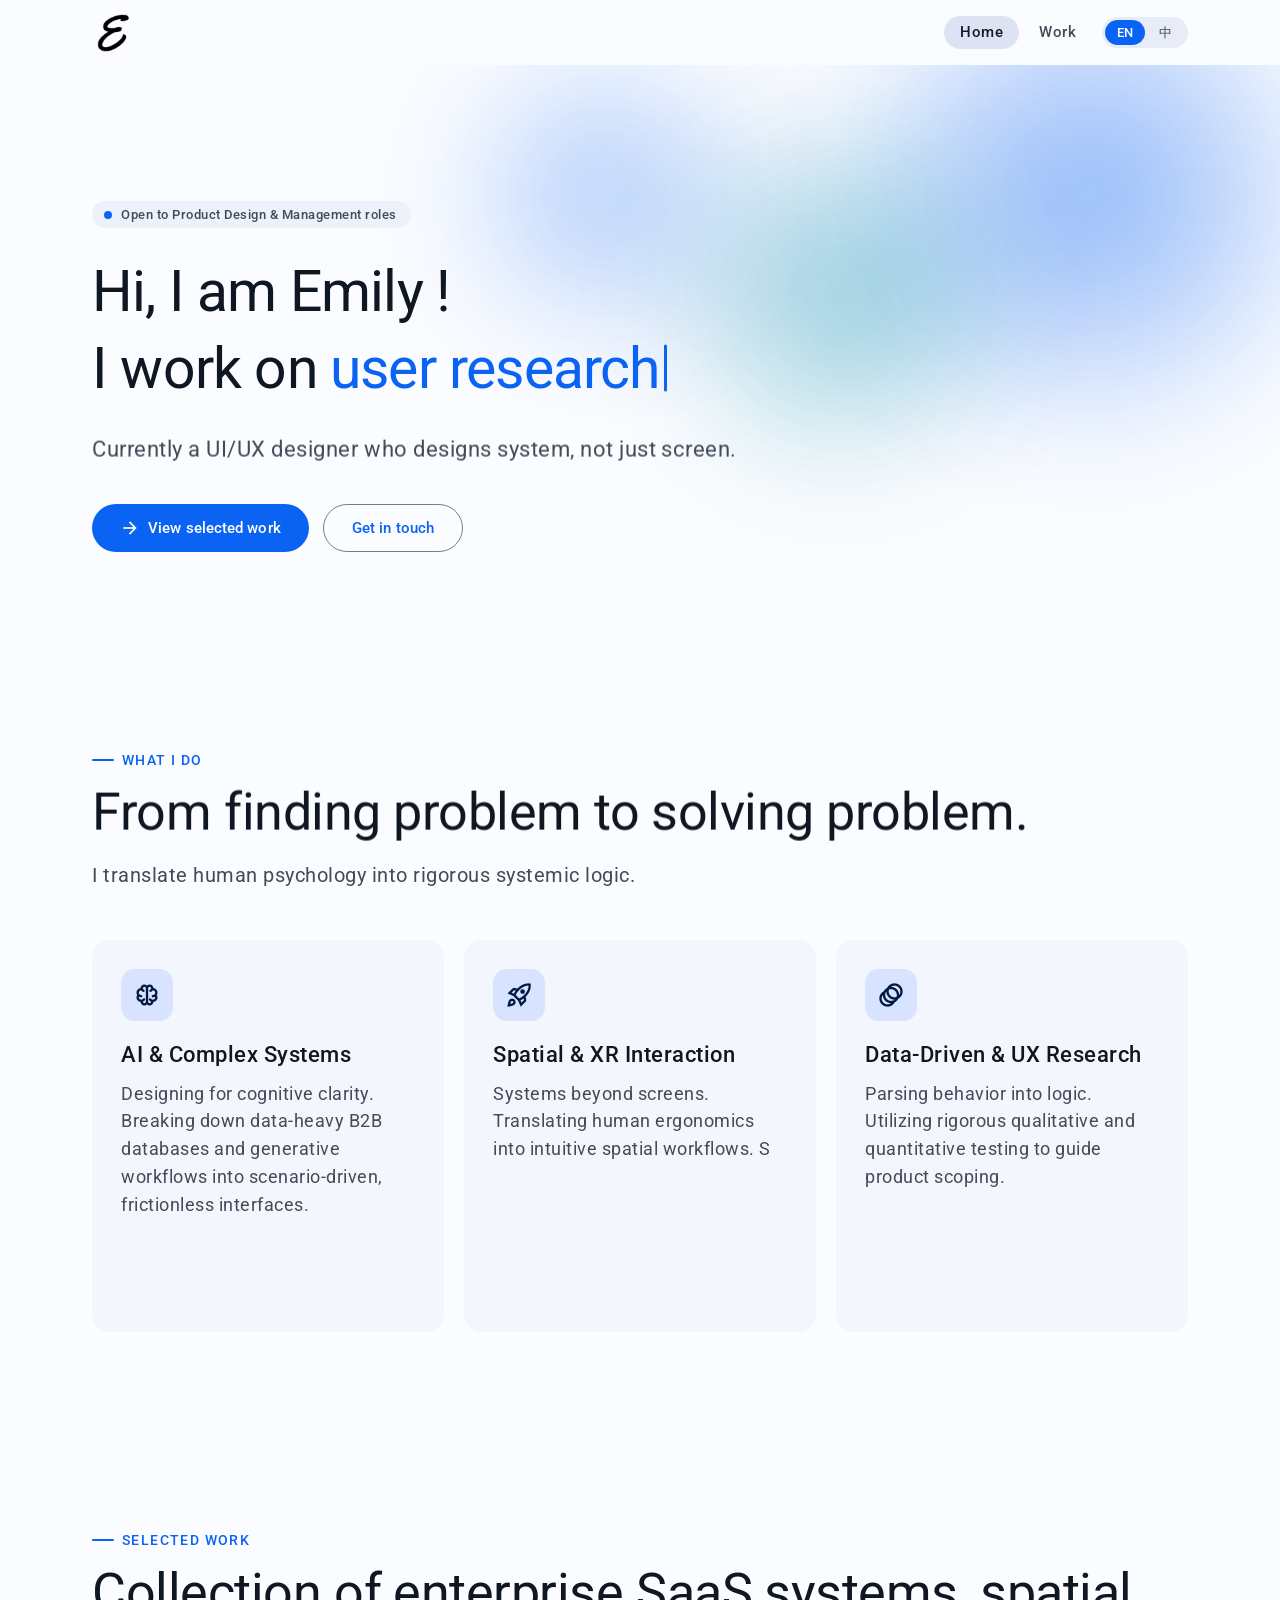
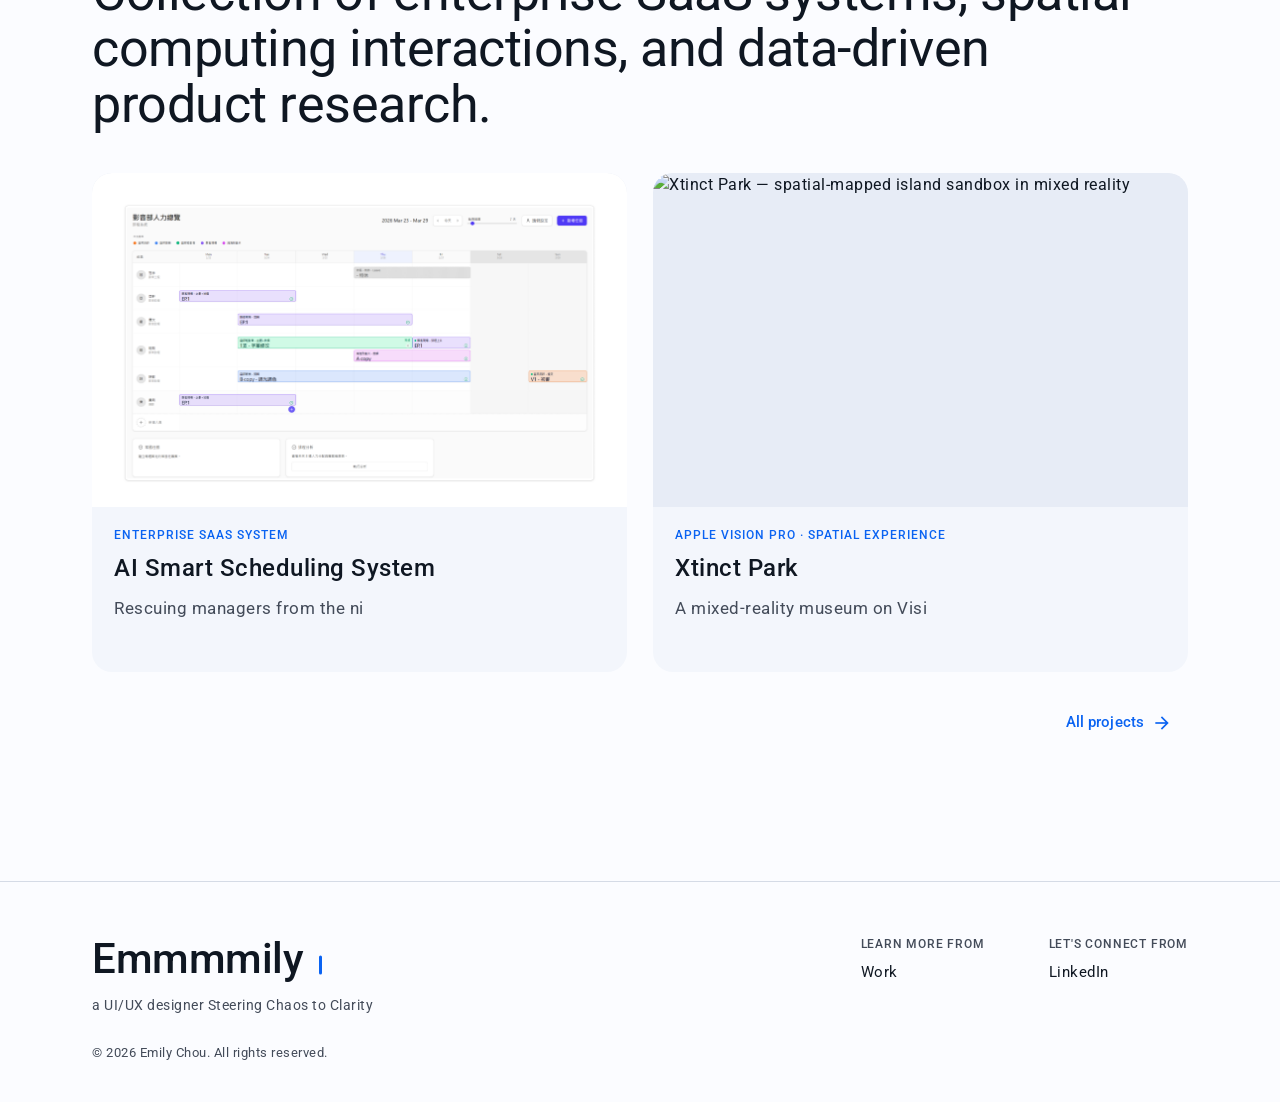
==== commit e536198b: "Add files via upload" ====
--- a/index.html
+++ b/index.html
@@ -1,5 +1,15 @@
 <!DOCTYPE html>
 <html lang="en">
+  <!-- Google tag (gtag.js) -->
+<script async src="https://www.googletagmanager.com/gtag/js?id=G-NVZ490HK5Y"></script>
+<script>
+  window.dataLayer = window.dataLayer || [];
+  function gtag(){dataLayer.push(arguments);}
+  gtag('js', new Date());
+
+  gtag('config', 'G-NVZ490HK5Y');
+</script>
+
 <head>
 <meta charset="utf-8" />
 <meta name="viewport" content="width=device-width, initial-scale=1" />
